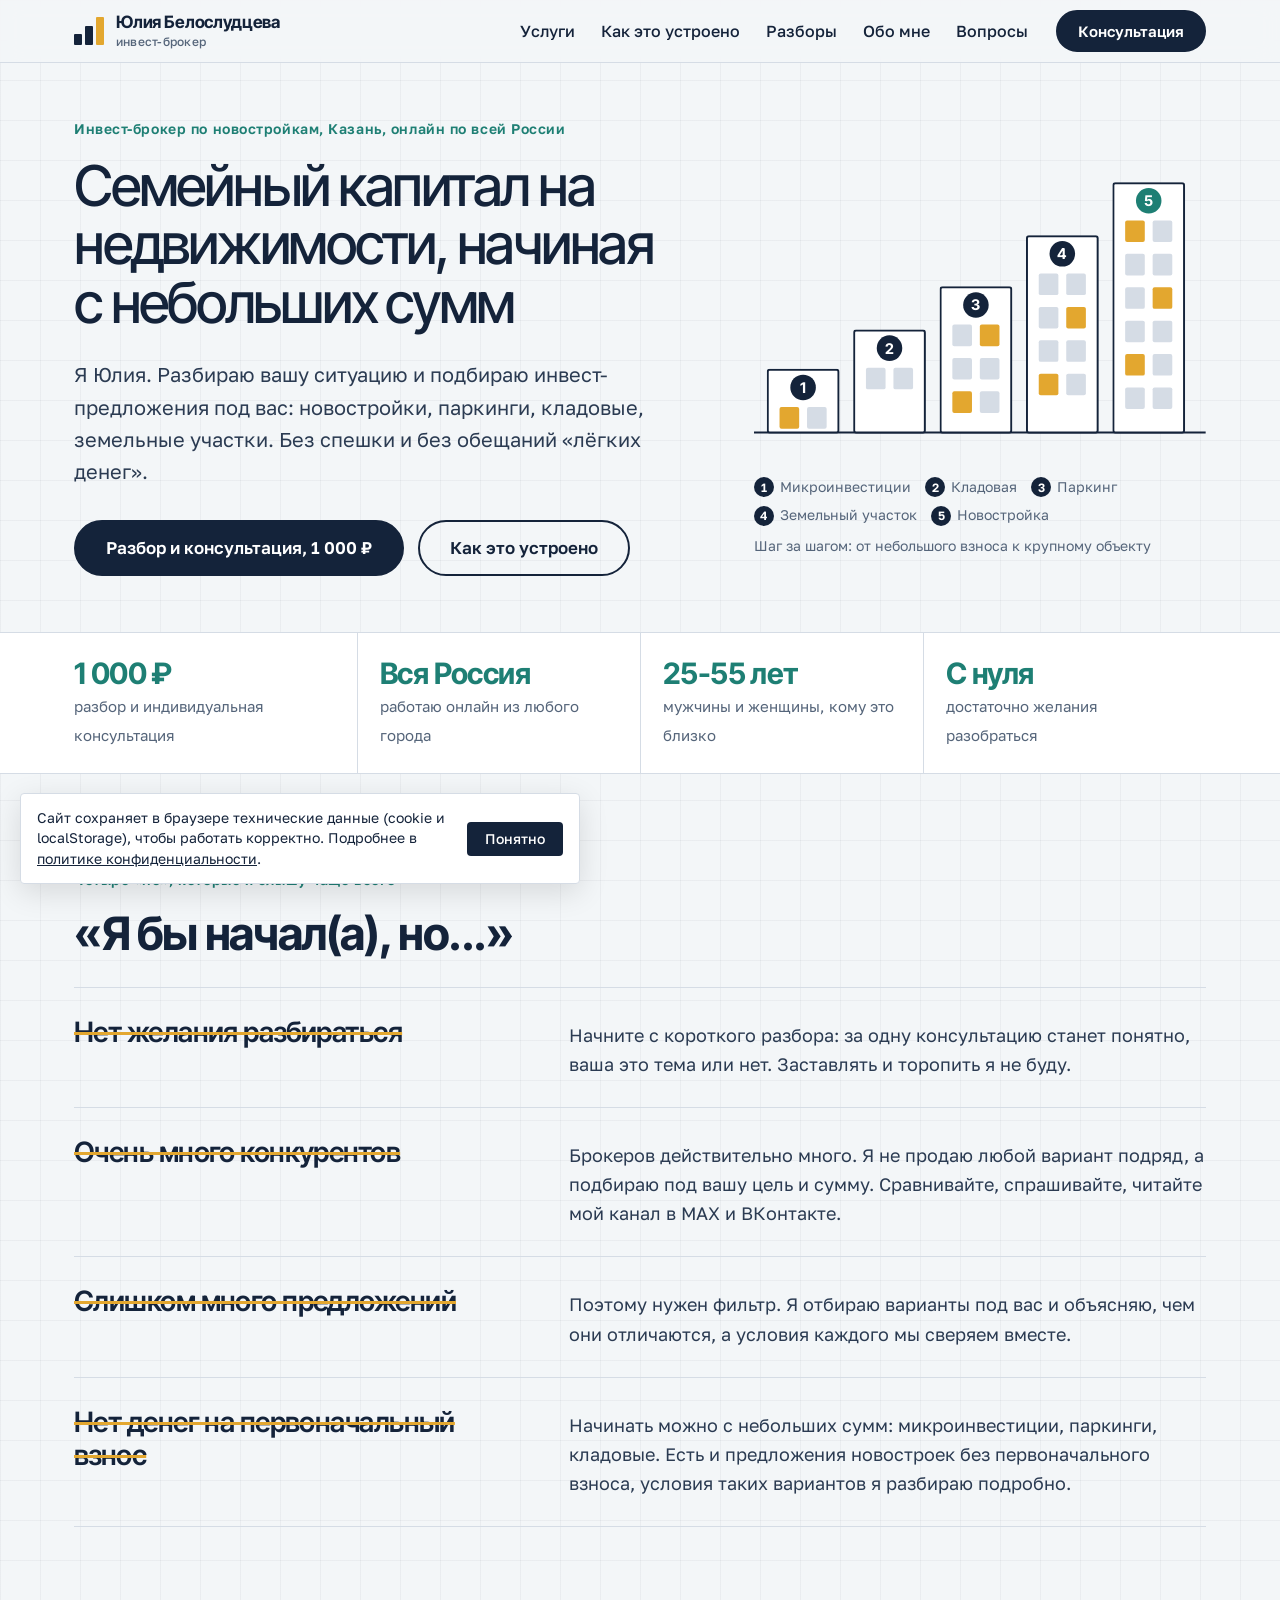
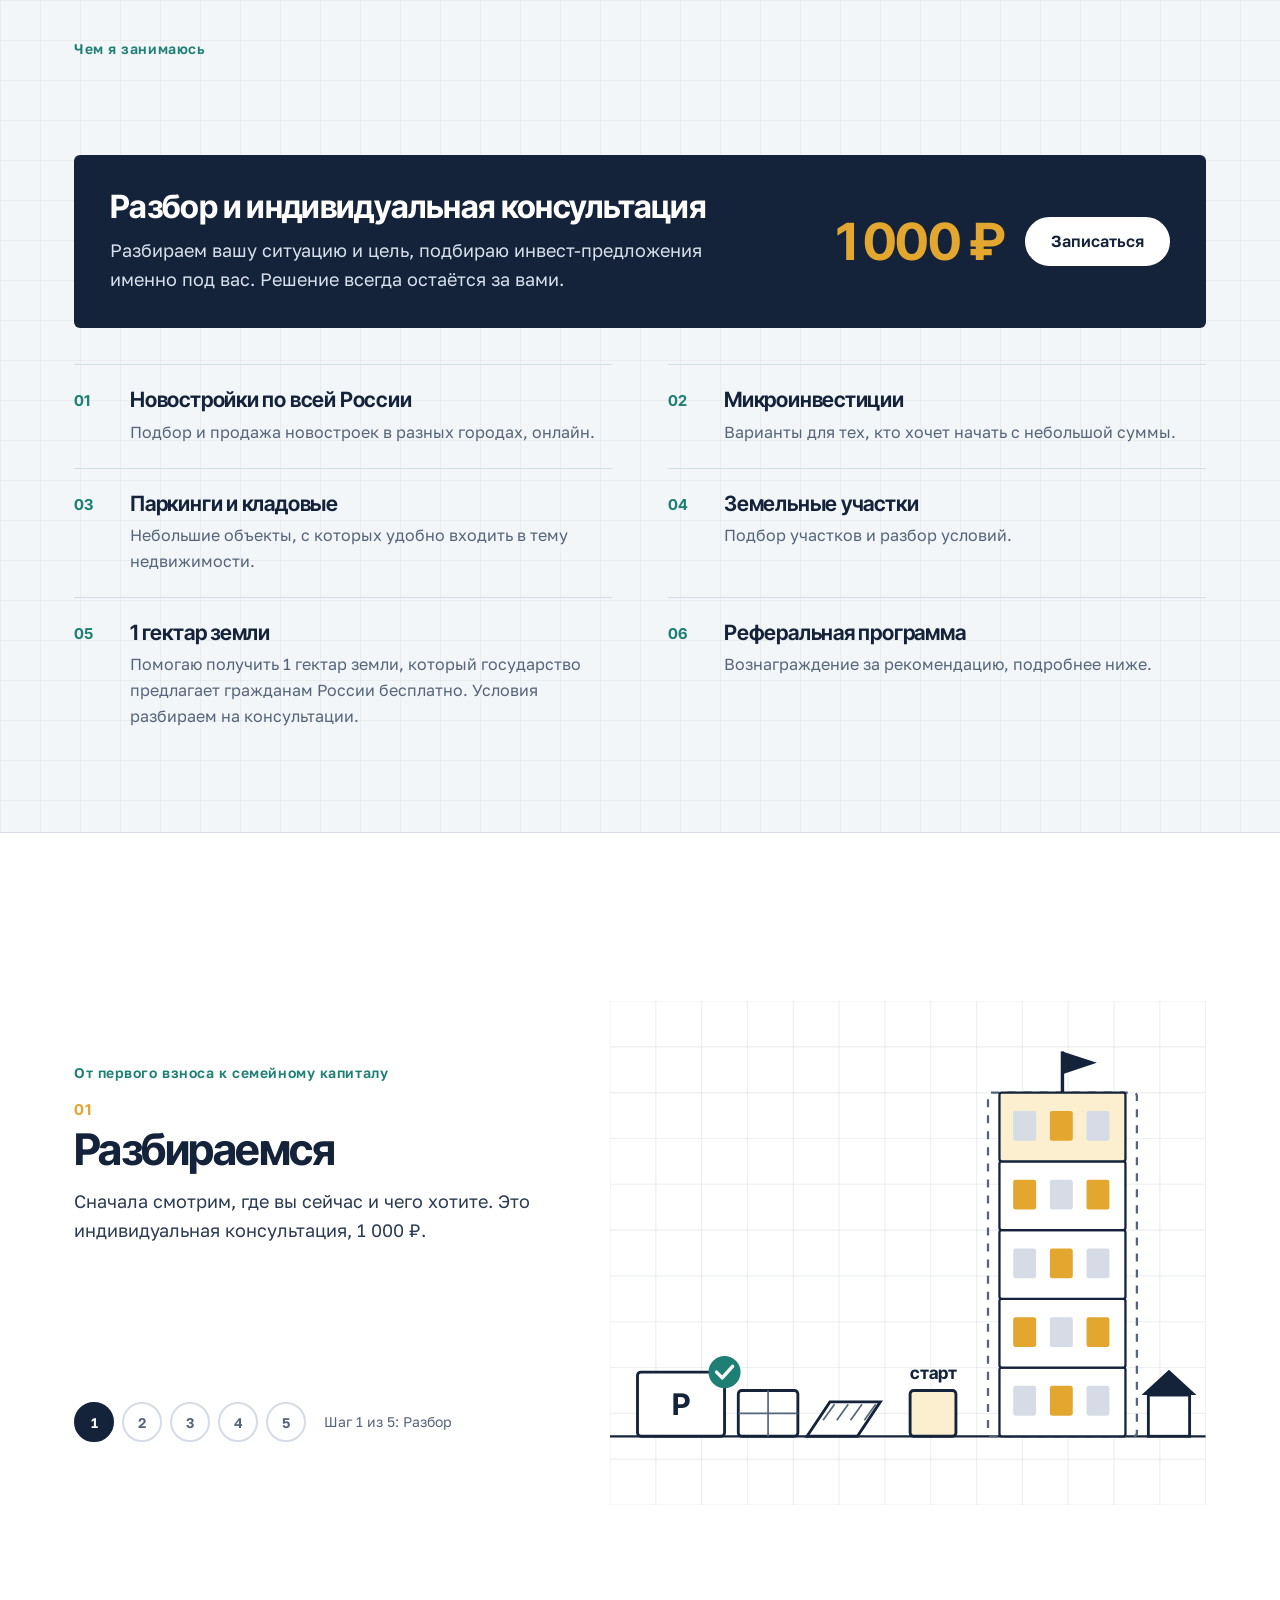
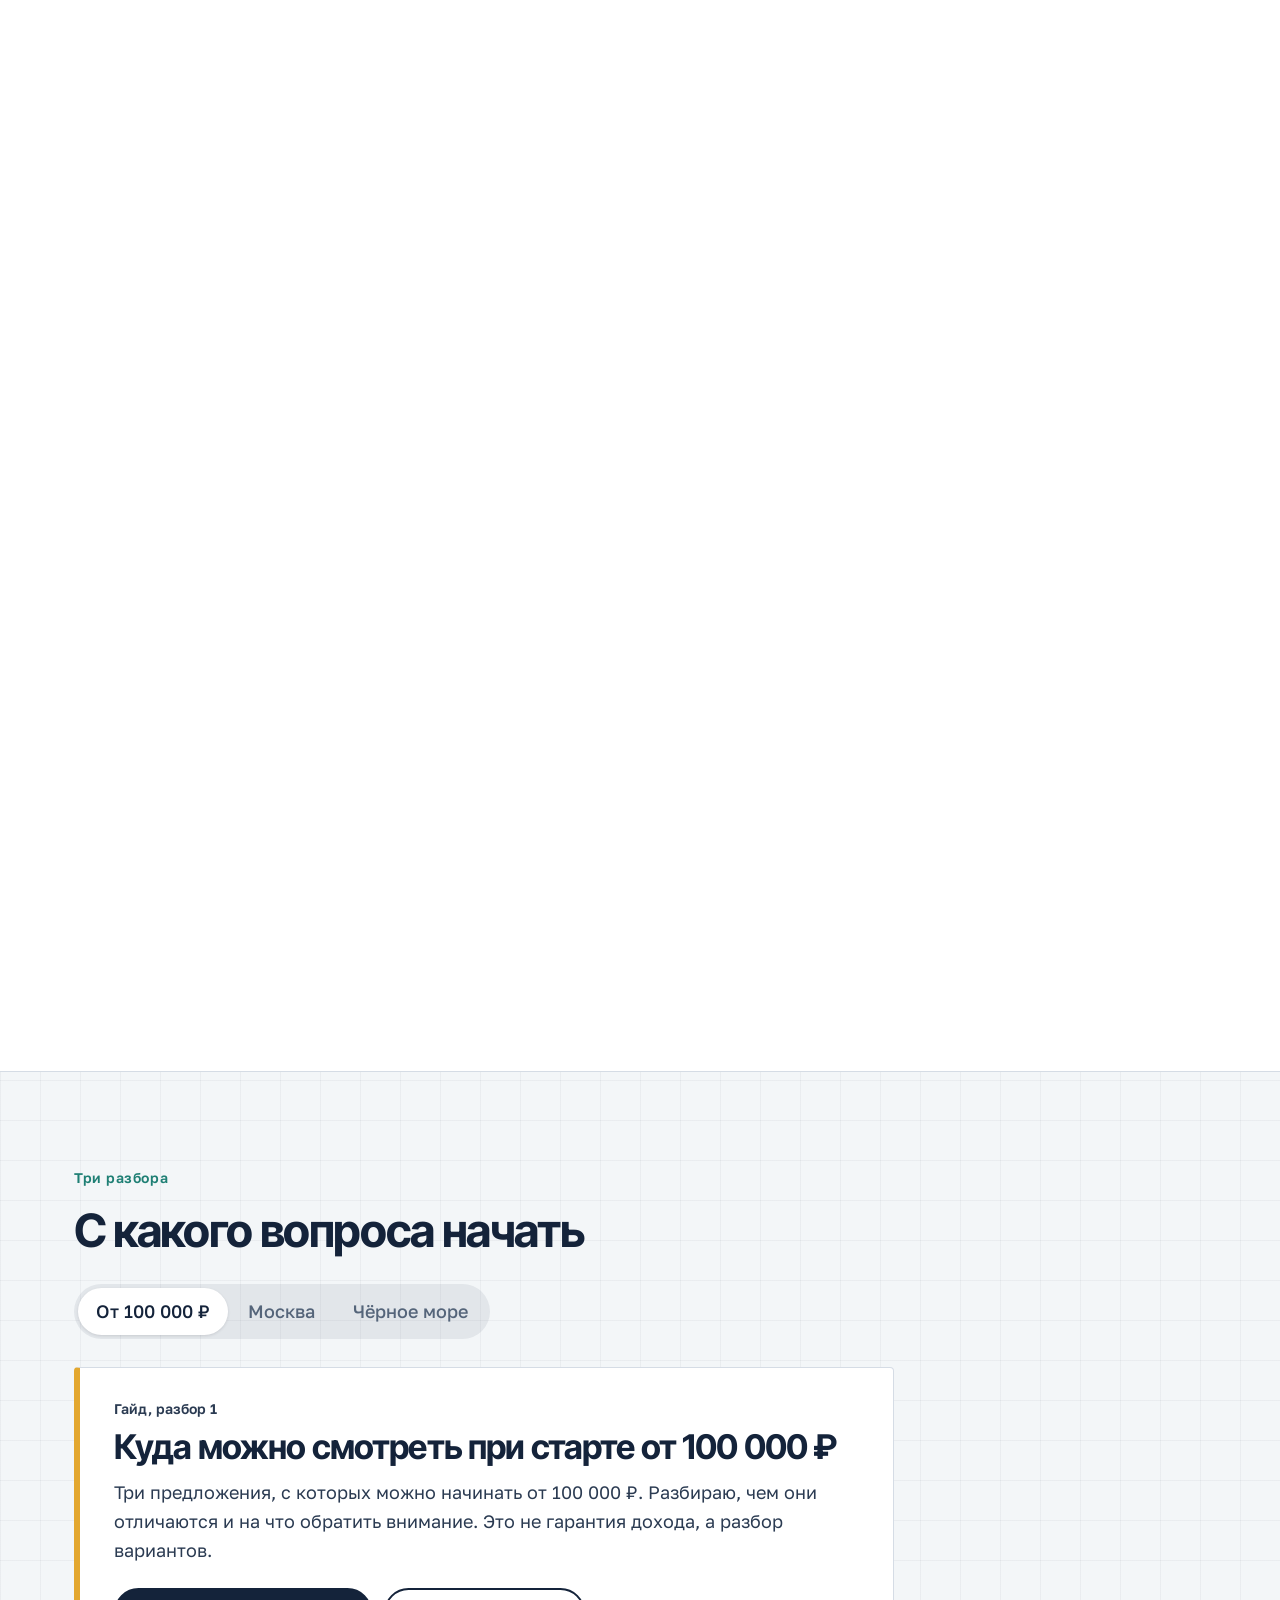
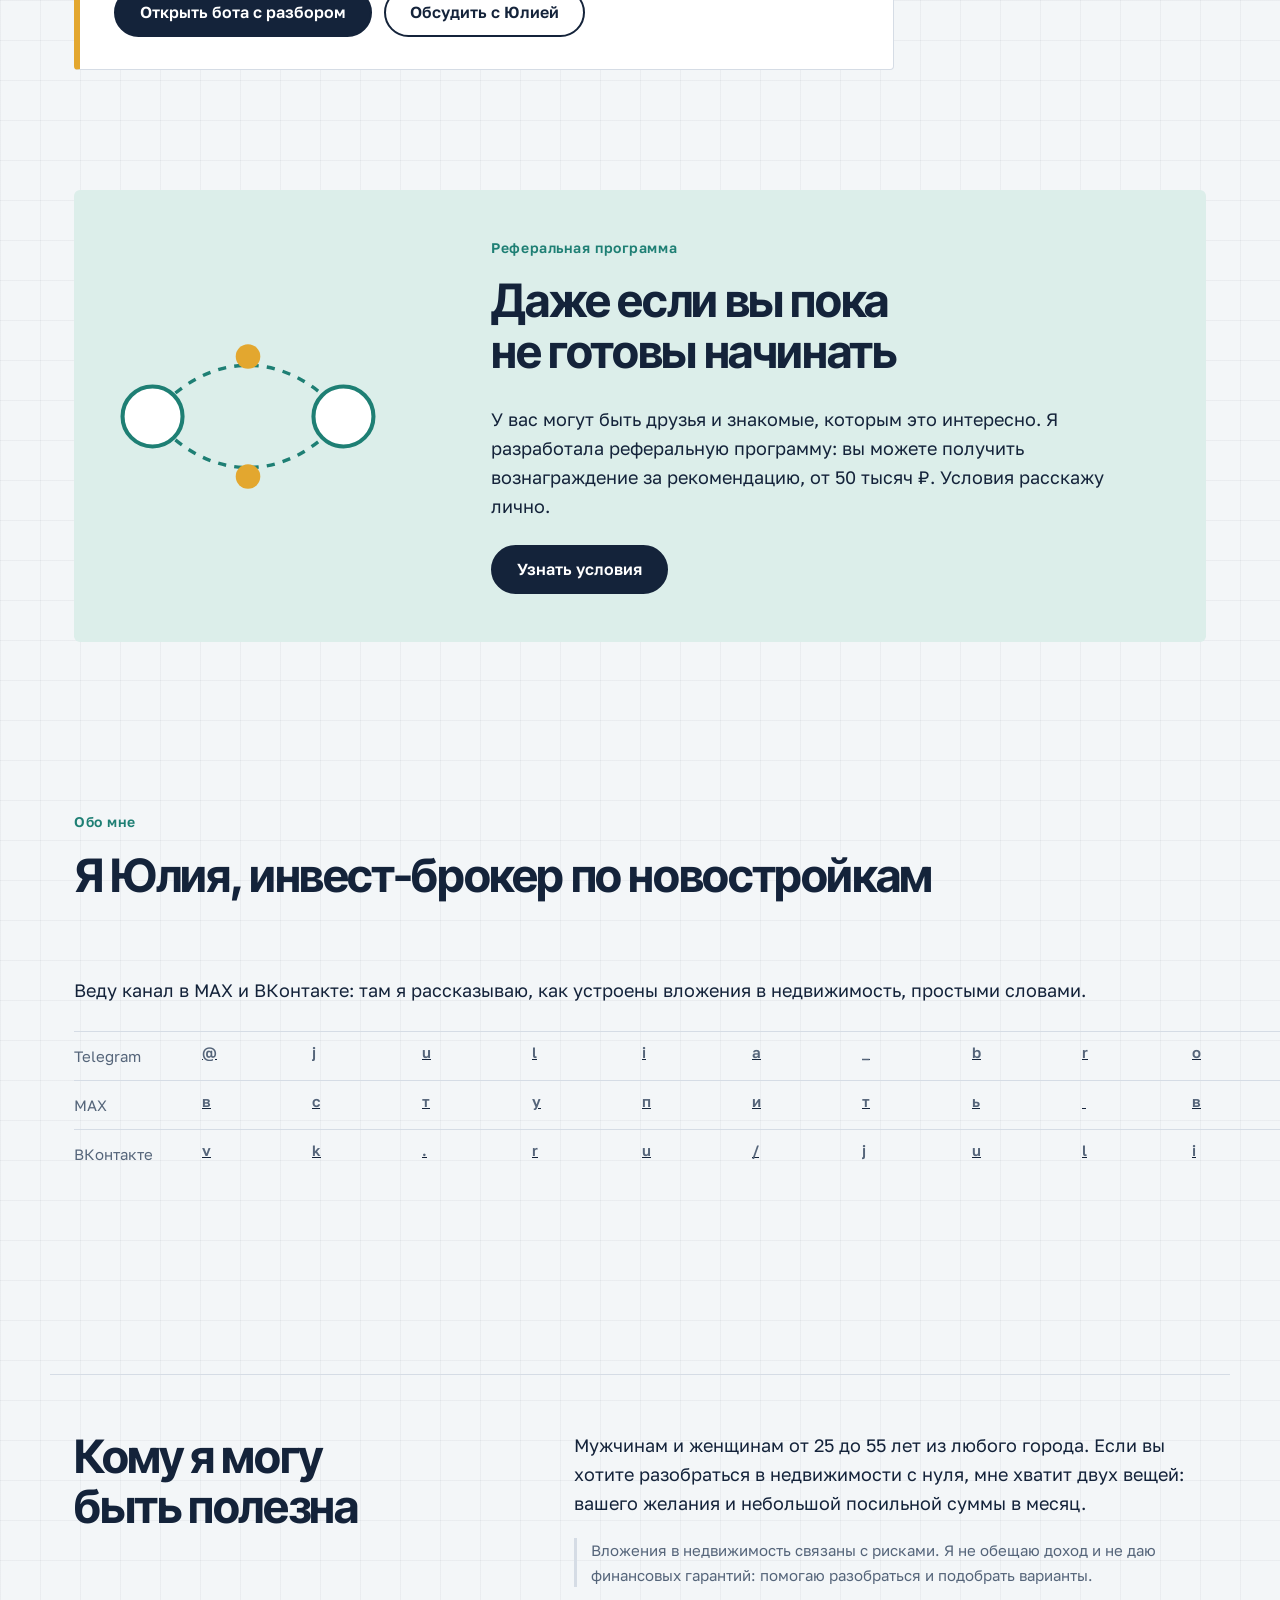
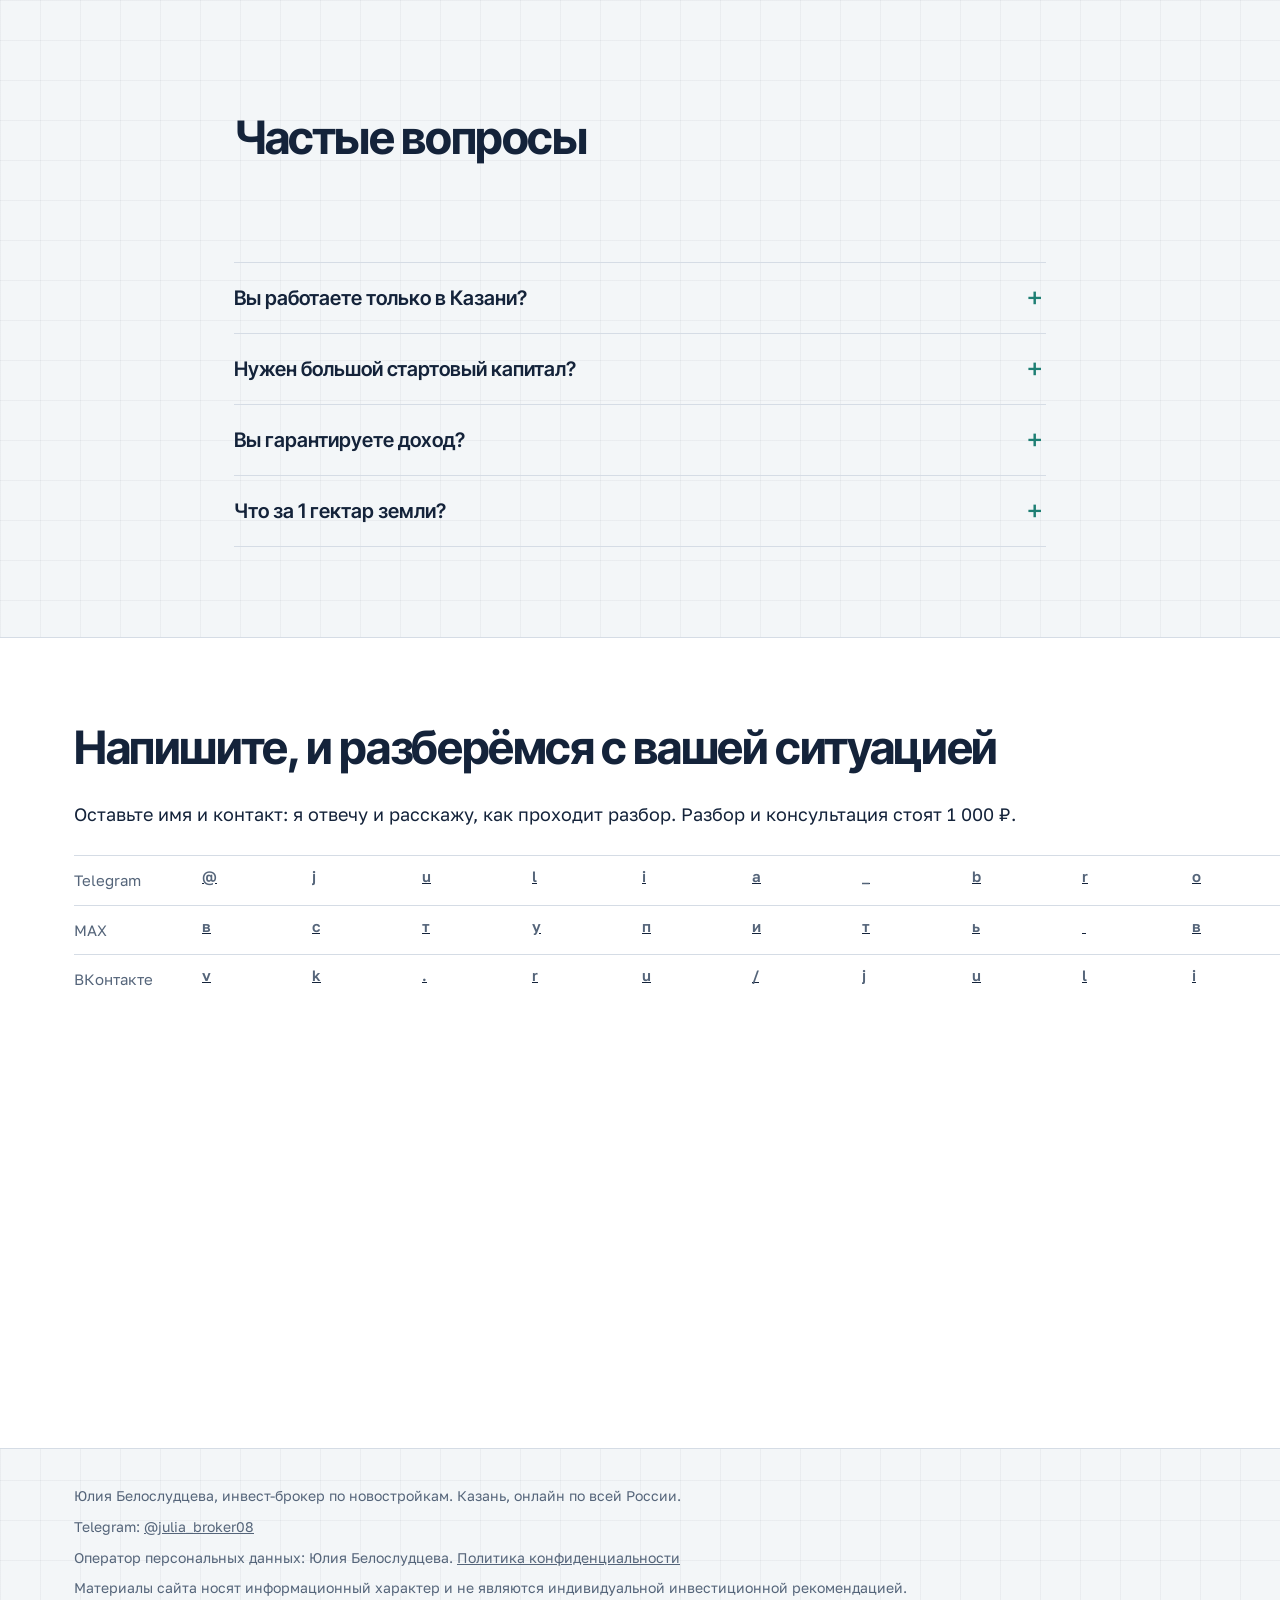
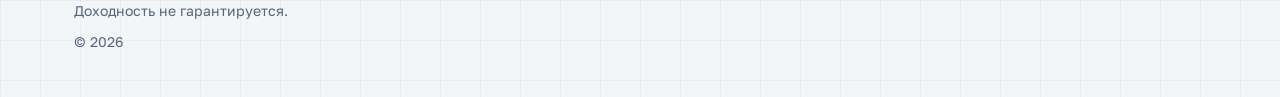
==== index.html @ 197d808e "Лендинг Юлии Белослудцевой" ====
<!DOCTYPE html>
<html lang="ru">
<head>
<meta charset="utf-8">
<meta name="viewport" content="width=device-width, initial-scale=1">
<title>Юлия Белослудцева, инвест-брокер по новостройкам: семейный капитал с небольших сумм</title>
<meta name="description" content="Юлия Белослудцева, инвест-брокер по новостройкам (Казань, онлайн по всей России): разбор и индивидуальная консультация 1 000 ₽, подбор инвест-предложений, паркинги, кладовые, земельные участки, микроинвестиции.">
<meta name="robots" content="index, follow">
<link rel="canonical" href="https://murzzsite.github.io/julia-broker-invest/">
<meta property="og:title" content="Юлия Белослудцева, инвест-брокер по новостройкам">
<meta property="og:description" content="Семейный капитал на недвижимости, начиная с небольших сумм. Разбор и консультация 1 000 ₽, онлайн по всей России.">
<meta property="og:type" content="website">
<meta property="og:url" content="https://murzzsite.github.io/julia-broker-invest/">
<meta property="og:locale" content="ru_RU">
<meta property="og:site_name" content="Юлия Белослудцева, инвест-брокер">
<meta name="twitter:card" content="summary">
<meta name="twitter:title" content="Юлия Белослудцева, инвест-брокер по новостройкам">
<meta name="twitter:description" content="Семейный капитал на недвижимости, начиная с небольших сумм. Онлайн по всей России.">
<meta name="theme-color" content="#F3F6F8">
<link rel="icon" href="data:image/svg+xml,%3Csvg xmlns='http://www.w3.org/2000/svg' viewBox='0 0 32 32'%3E%3Crect width='32' height='32' rx='6' fill='%2314233A'/%3E%3Crect x='5' y='20' width='6' height='7' fill='%23fff'/%3E%3Crect x='13' y='14' width='6' height='13' fill='%23fff'/%3E%3Crect x='21' y='6' width='6' height='21' fill='%23E3A72F'/%3E%3C/svg%3E">
<link rel="preconnect" href="https://fonts.googleapis.com">
<link rel="preconnect" href="https://fonts.gstatic.com" crossorigin>
<link href="https://fonts.googleapis.com/css2?family=Inter+Tight:wght@300..800&family=Golos+Text:wght@400..700&display=swap" rel="stylesheet">
<link rel="stylesheet" href="motion.css">
<link rel="stylesheet" href="styles.css">
<script type="application/ld+json">
{"@context":"https://schema.org","@type":"WebSite","name":"Юлия Белослудцева, инвест-брокер","url":"https://murzzsite.github.io/julia-broker-invest/","inLanguage":"ru-RU"}
</script>
<script type="application/ld+json">
{"@context":"https://schema.org","@type":"ProfessionalService","name":"Юлия Белослудцева, инвест-брокер по новостройкам","url":"https://murzzsite.github.io/julia-broker-invest/","description":"Продажа новостроек по всей России, поиск инвест-предложений под клиента, микроинвестиции, паркинги, кладовые помещения, земельные участки. Разбор и индивидуальная консультация.","address":{"@type":"PostalAddress","addressLocality":"Казань","addressCountry":"RU"},"areaServed":{"@type":"Country","name":"Россия"},"founder":{"@type":"Person","name":"Юлия Белослудцева"},"makesOffer":{"@type":"Offer","name":"Разбор и индивидуальная консультация","price":"1000","priceCurrency":"RUB"},"sameAs":["https://t.me/julia_broker08","https://vk.ru/juliabel80","https://max.ru/join/SnBVek-Z-Gt1Gl2W84bi3jWG7brOaNqFxBR9Q1FFvFw"]}
</script>
<script type="application/ld+json">
{"@context":"https://schema.org","@type":"FAQPage","mainEntity":[
{"@type":"Question","name":"Сколько стоит консультация?","acceptedAnswer":{"@type":"Answer","text":"Разбор и индивидуальная консультация с поиском инвест-предложений под вас стоит 1 000 рублей."}},
{"@type":"Question","name":"Вы работаете только в Казани?","acceptedAnswer":{"@type":"Answer","text":"Нет. Я живу в Казани, а работаю онлайн с клиентами из любого города России."}},
{"@type":"Question","name":"Нужен ли большой стартовый капитал?","acceptedAnswer":{"@type":"Answer","text":"Не обязательно. Начать можно с небольших сумм: достаточно желания разобраться и посильного платежа в месяц."}},
{"@type":"Question","name":"Вы гарантируете доход?","acceptedAnswer":{"@type":"Answer","text":"Нет. Никто не может гарантировать доход от вложений в недвижимость. Я помогаю разобраться и подобрать варианты, решение принимаете вы."}}
]}
</script>
</head>
<body>
<a class="skip" href="#main">К содержанию</a>
<header class="header">
  <div class="header__in">
    <a class="brand" href="#top" aria-label="Юлия Белослудцева, на главную"><span class="brand__mark" aria-hidden="true"><i></i><i></i><i></i></span><span class="brand__name">Юлия Белослудцева<small>инвест-брокер</small></span></a>
    <nav class="nav" aria-label="Разделы">
      <a href="#services" data-roll>Услуги</a>
      <a href="#scene" data-roll>Как это устроено</a>
      <a href="#picks" data-roll>Разборы</a>
      <a href="#about" data-roll>Обо мне</a>
      <a href="#faq" data-roll>Вопросы</a>
    </nav>
    <a class="btn btn--head" href="#form" data-magnetic>Консультация</a>
  </div>
</header>

<main id="main">
<section class="hero" id="top">
  <div class="wrap hero__grid">
    <div class="hero__text">
      <p class="kicker">Инвест-брокер по новостройкам, Казань, онлайн по всей России</p>
      <h1 class="hero__h1" data-wave data-wave-min="480" data-wave-max="800" data-wave-radius="170">Семейный капитал на недвижимости, начиная с небольших сумм</h1>
      <p class="hero__lead">Я Юлия. Разбираю вашу ситуацию и подбираю инвест-предложения под вас: новостройки, паркинги, кладовые, земельные участки. Без спешки и без обещаний «лёгких денег».</p>
      <div class="hero__cta">
        <a class="btn btn--big" href="#form" data-magnetic>Разбор и консультация, 1 000 ₽</a>
        <a class="btn btn--ghost btn--big" href="#scene" data-magnetic>Как это устроено</a>
      </div>
    </div>
    <figure class="hero__art" id="heroArt">
      <svg id="stairs" viewBox="0 0 460 330" role="img" aria-labelledby="stairsT"><title id="stairsT">Лестница из пяти объектов недвижимости, от малого к большому</title></svg>
      <ol class="legend" id="legend">
        <li>Микроинвестиции</li><li>Кладовая</li><li>Паркинг</li><li>Земельный участок</li><li>Новостройка</li>
      </ol>
      <figcaption>Шаг за шагом: от небольшого взноса к крупному объекту</figcaption>
    </figure>
  </div>
</section>

<section class="facts" aria-label="Коротко обо мне">
  <div class="wrap facts__row" data-stagger>
    <p><b>1 000 ₽</b><span>разбор и индивидуальная консультация</span></p>
    <p><b>Вся Россия</b><span>работаю онлайн из любого города</span></p>
    <p><b>25-55 лет</b><span>мужчины и женщины, кому это близко</span></p>
    <p><b>С нуля</b><span>достаточно желания разобраться</span></p>
  </div>
</section>

<section class="but" id="but">
  <div class="wrap">
    <p class="kicker" data-reveal>Четыре «но», которые я слышу чаще всего</p>
    <h2 class="h2" data-reveal>«Я бы начал(а), но...»</h2>
    <ul class="but__list">
      <li data-reveal><p class="but__q">Нет желания разбираться</p><p class="but__a">Начните с короткого разбора: за одну консультацию станет понятно, ваша это тема или нет. Заставлять и торопить я не буду.</p></li>
      <li data-reveal><p class="but__q">Очень много конкурентов</p><p class="but__a">Брокеров действительно много. Я не продаю любой вариант подряд, а подбираю под вашу цель и сумму. Сравнивайте, спрашивайте, читайте мой канал в MAX и ВКонтакте.</p></li>
      <li data-reveal><p class="but__q">Слишком много предложений</p><p class="but__a">Поэтому нужен фильтр. Я отбираю варианты под вас и объясняю, чем они отличаются, а условия каждого мы сверяем вместе.</p></li>
      <li data-reveal><p class="but__q">Нет денег на первоначальный взнос</p><p class="but__a">Начинать можно с небольших сумм: микроинвестиции, паркинги, кладовые. Есть и предложения новостроек без первоначального взноса, условия таких вариантов я разбираю подробно.</p></li>
    </ul>
  </div>
</section>

<section class="svc" id="services">
  <div class="wrap">
    <p class="kicker" data-reveal>Чем я занимаюсь</p>
    <h2 class="h2" data-reveal>Услуги</h2>
    <div class="svc__main" data-reveal>
      <div>
        <h3>Разбор и индивидуальная консультация</h3>
        <p>Разбираем вашу ситуацию и цель, подбираю инвест-предложения именно под вас. Решение всегда остаётся за вами.</p>
      </div>
      <div class="svc__price"><b>1 000 ₽</b><a class="btn" href="#form" data-magnetic>Записаться</a></div>
    </div>
    <ul class="svc__list" data-stagger>
      <li><span>01</span><div><h3>Новостройки по всей России</h3><p>Подбор и продажа новостроек в разных городах, онлайн.</p></div></li>
      <li><span>02</span><div><h3>Микроинвестиции</h3><p>Варианты для тех, кто хочет начать с небольшой суммы.</p></div></li>
      <li><span>03</span><div><h3>Паркинги и кладовые</h3><p>Небольшие объекты, с которых удобно входить в тему недвижимости.</p></div></li>
      <li><span>04</span><div><h3>Земельные участки</h3><p>Подбор участков и разбор условий.</p></div></li>
      <li><span>05</span><div><h3>1 гектар земли</h3><p>Помогаю получить 1 гектар земли, который государство предлагает гражданам России бесплатно. Условия разбираем на консультации.</p></div></li>
      <li><span>06</span><div><h3>Реферальная программа</h3><p>Вознаграждение за рекомендацию, подробнее ниже.</p></div></li>
    </ul>
  </div>
</section>

<section class="scene" id="scene" aria-label="Как строится семейный капитал, по шагам">
  <div class="scene__stick">
    <div class="wrap scene__grid">
      <div class="scene__copy">
        <p class="kicker">От первого взноса к семейному капиталу</p>
        <div class="steps" id="steps">
          <article class="step on"><span class="step__n">01</span><h2>Разбираемся</h2><p>Сначала смотрим, где вы сейчас и чего хотите. Это индивидуальная консультация, 1 000 ₽.</p></article>
          <article class="step"><span class="step__n">02</span><h2>Подбираю варианты</h2><p>Ищу инвест-предложения под вас: паркинги, кладовые, участки, новостройки, микроинвестиции.</p></article>
          <article class="step"><span class="step__n">03</span><h2>Выбираем вместе</h2><p>Сравниваем условия, сумму и ежемесячный платёж. Решение принимаете вы.</p></article>
          <article class="step"><span class="step__n">04</span><h2>Шаг за шагом</h2><p>Небольшие регулярные шаги вместо одного большого рывка. Сумма и темп ваши.</p></article>
          <article class="step"><span class="step__n">05</span><h2>Семейный капитал</h2><p>Моя миссия: создание и наращивание семейного капитала на недвижимости, начиная с небольших сумм. Гарантий доходности не даю: рынок меняется, каждый вариант разбираем отдельно.</p></article>
        </div>
        <div class="scene__nav"><ol id="ticks" aria-label="Шаги"></ol><p class="scene__cap" id="cap" aria-live="polite">Прокрутите вниз</p></div>
      </div>
      <div class="scene__art"><svg id="sceneSvg" viewBox="0 0 520 440" role="img" aria-labelledby="scT"><title id="scT">Схема: от маленького квадрата-старта к целому дому, который растёт шаг за шагом</title></svg></div>
    </div>
  </div>
</section>

<section class="picks" id="picks">
  <div class="wrap">
    <p class="kicker" data-reveal>Три разбора</p>
    <h2 class="h2" data-reveal>С какого вопроса начать</h2>
    <div class="pill-wrap" data-reveal><div data-pill role="tablist" aria-label="Выберите разбор" id="pickTabs">
      <button type="button" data-pill-item role="tab" class="is-active" aria-selected="true" data-i="0">От 100 000 ₽</button>
      <button type="button" data-pill-item role="tab" aria-selected="false" data-i="1">Москва</button>
      <button type="button" data-pill-item role="tab" aria-selected="false" data-i="2">Чёрное море</button>
    </div></div>
    <div class="pick" id="pick" role="tabpanel" aria-live="polite">
      <p class="pick__tag" id="pickTag"></p>
      <h3 id="pickH"></h3>
      <p id="pickP"></p>
      <div class="pick__cta"><a class="btn" href="#" data-bot target="_blank" rel="noopener" data-magnetic>Открыть бота с разбором</a><a class="btn btn--ghost" href="#form" data-magnetic>Обсудить с Юлией</a></div>
    </div>
  </div>
</section>

<section class="ref" id="ref">
  <div class="wrap ref__grid">
    <svg class="ref__art" viewBox="0 0 220 140" aria-hidden="true" focusable="false"><path class="ref__link" d="M40 70 C80 20 140 20 180 70" fill="none"/><path class="ref__link" d="M40 70 C80 120 140 120 180 70" fill="none"/><circle cx="40" cy="70" r="22"/><circle cx="180" cy="70" r="22"/><circle class="ref__c" cx="110" cy="26" r="9"/><circle class="ref__c" cx="110" cy="114" r="9"/></svg>
    <div>
      <p class="kicker" data-reveal>Реферальная программа</p>
      <h2 class="h2" data-reveal>Даже если вы пока не готовы начинать</h2>
      <p class="ref__p" data-reveal>У вас могут быть друзья и знакомые, которым это интересно. Я разработала реферальную программу: вы можете получить вознаграждение за рекомендацию, от 50 тысяч ₽. Условия расскажу лично.</p>
      <a class="btn" href="#form" data-magnetic data-reveal>Узнать условия</a>
    </div>
  </div>
</section>

<section class="about" id="about">
  <div class="wrap about__grid">
    <div>
      <p class="kicker" data-reveal>Обо мне</p>
      <h2 class="h2" data-reveal>Я Юлия, инвест-брокер по новостройкам</h2>
      <p data-reveal>Живу в Казани, а работаю с клиентами по всей России онлайн. Подбираю инвест-предложения под каждого клиента: от небольших объектов вроде паркингов и кладовых до новостроек и земельных участков.</p>
      <p data-reveal>Веду канал в MAX и ВКонтакте: там я рассказываю, как устроены вложения в недвижимость, простыми словами.</p>
      <ul class="about__links" data-reveal>
        <li><span>Telegram</span><a href="https://t.me/julia_broker08" target="_blank" rel="noopener" data-roll>@julia_broker08</a></li>
        <li><span>MAX</span><a href="https://max.ru/join/SnBVek-Z-Gt1Gl2W84bi3jWG7brOaNqFxBR9Q1FFvFw" target="_blank" rel="noopener" data-roll>вступить в канал</a></li>
        <li><span>ВКонтакте</span><a href="https://vk.ru/juliabel80" target="_blank" rel="noopener" data-roll>vk.ru/juliabel80</a></li>
      </ul>
    </div>
    <blockquote class="mission" data-reveal><p>Моя миссия: создание и наращивание семейного капитала на недвижимости, начиная с небольших сумм.</p><footer>Юлия Белослудцева</footer></blockquote>
  </div>
</section>

<section class="who">
  <div class="wrap who__grid">
    <h2 class="h2" data-reveal>Кому я могу быть полезна</h2>
    <div data-reveal>
      <p>Мужчинам и женщинам от 25 до 55 лет из любого города. Если вы хотите разобраться в недвижимости с нуля, мне хватит двух вещей: вашего желания и небольшой посильной суммы в месяц.</p>
      <p class="note">Вложения в недвижимость связаны с рисками. Я не обещаю доход и не даю финансовых гарантий: помогаю разобраться и подобрать варианты.</p>
    </div>
  </div>
</section>

<section class="faq" id="faq">
  <div class="wrap faq__in">
    <h2 class="h2" data-reveal>Частые вопросы</h2>
    <details data-reveal><summary>Сколько стоит консультация?</summary><p>Разбор и индивидуальная консультация с поиском инвест-предложений под вас стоит 1 000 ₽.</p></details>
    <details data-reveal><summary>Вы работаете только в Казани?</summary><p>Нет. Я живу в Казани, а работаю онлайн с клиентами из любого города России.</p></details>
    <details data-reveal><summary>Нужен большой стартовый капитал?</summary><p>Не обязательно. Начать можно с небольших сумм. Главное, чтобы было желание разобраться и посильный платёж в месяц.</p></details>
    <details data-reveal><summary>Вы гарантируете доход?</summary><p>Нет. Никто не может гарантировать доход от недвижимости. Я помогаю разобраться и подобрать варианты, решение принимаете вы.</p></details>
    <details data-reveal><summary>Что за 1 гектар земли?</summary><p>Государство предлагает гражданам России получить гектар земли бесплатно. Я помогаю разобраться, как это сделать. Условия разбираем на консультации.</p></details>
  </div>
</section>

<section class="contact" id="form">
  <div class="wrap contact__grid">
    <div class="contact__text">
      <h2 class="h2" data-reveal>Напишите, и разберёмся с вашей ситуацией</h2>
      <p data-reveal>Оставьте имя и контакт: я отвечу и расскажу, как проходит разбор. Разбор и консультация стоят 1 000 ₽.</p>
      <ul class="contact__list" data-reveal>
        <li><span>Telegram</span><a href="https://t.me/julia_broker08" target="_blank" rel="noopener" data-roll>@julia_broker08</a></li>
        <li><span>MAX</span><a href="https://max.ru/join/SnBVek-Z-Gt1Gl2W84bi3jWG7brOaNqFxBR9Q1FFvFw" target="_blank" rel="noopener" data-roll>вступить в канал</a></li>
        <li><span>ВКонтакте</span><a href="https://vk.ru/juliabel80" target="_blank" rel="noopener" data-roll>vk.ru/juliabel80</a></li>
      </ul>
    </div>
    <form class="form" id="leadForm" novalidate data-reveal data-reveal-delay="100">
      <label>Имя<input type="text" name="name" autocomplete="name" required></label>
      <label>Телефон или Telegram<input type="text" name="contact" autocomplete="tel" required placeholder="+7 или @ник"></label>
      <label>Что интересует
        <select name="topic">
          <option>Разбор и консультация</option>
          <option>Подбор инвест-предложений</option>
          <option>Новостройки</option>
          <option>Паркинги и кладовые</option>
          <option>Земельные участки</option>
          <option>1 гектар земли</option>
          <option>Реферальная программа</option>
          <option>Другое</option>
        </select>
      </label>
      <label>Коротко о ситуации<input type="text" name="comment" placeholder="Например: хочу начать с небольшой суммы"></label>
      <input type="text" name="_gotcha" style="display:none" tabindex="-1" autocomplete="off">
      <label class="form__ok"><input type="checkbox" name="consent" required><span>Согласен(на) на обработку персональных данных по <a href="privacy.html" target="_blank" rel="noopener">политике конфиденциальности</a></span></label>
      <button class="btn btn--big" type="submit">Отправить заявку</button>
      <p class="form__msg" id="formMsg" role="status"></p>
    </form>
  </div>
</section>
</main>

<footer class="footer">
  <div class="wrap footer__in">
    <p>Юлия Белослудцева, инвест-брокер по новостройкам. Казань, онлайн по всей России.</p>
    <p>Telegram: <a href="https://t.me/julia_broker08" target="_blank" rel="noopener">@julia_broker08</a></p>
    <p>Оператор персональных данных: Юлия Белослудцева. <a href="privacy.html">Политика конфиденциальности</a></p>
    <p class="footer__note">Материалы сайта носят информационный характер и не являются индивидуальной инвестиционной рекомендацией. Доходность не гарантируется.</p>
    <p>© <span id="year">2026</span></p>
  </div>
</footer>
<script src="motion.js" defer></script>
<script src="script.js" defer></script>
<script src="cookie.js" defer></script>
</body>
</html>
---- motion.css ----
/* motion-kit: токены и стили эффектов. Светлая тема. Цвета переопределять под бренд клиента. */
:root{
  /* пружины: "stiffness damping" (из designbookmark motion studies) */
  --spring-follow:900 50;
  --spring-settle:280 22;
  --spring-soft:260 24;
  --spring-lead:620 36;
  --spring-trail:190 19;
  --spring-pop:520 16;
  --spring-fade:420 32;
  --stagger:45;               /* мс между элементами */

  /* бренд: менять под клиента */
  --mk-bg:#fafaf7;
  --mk-surface:#fff;
  --mk-text:#16181d;
  --mk-muted:#6b7280;
  --mk-accent:#e4572e;
  --mk-on-accent:#fff;
  --mk-fill:rgba(22,24,29,.06);

  --mk-r-pill:999px;
  --mk-r-card:24px;
  --mk-ease-out:cubic-bezier(.22,1,.36,1);   /* для CSS-переходов, где пружина избыточна */
}

/* reveal: класс mk-reveal ставит JS, без JS элементы видны */
.mk-on .mk-reveal{opacity:0;transform:translate3d(0,22px,0);transition:opacity .7s var(--mk-ease-out),transform .8s var(--mk-ease-out);transition-delay:var(--d,0ms)}
.mk-on .mk-reveal.mk-in{opacity:1;transform:none}

/* magnetic: будем двигать только transform */
[data-magnetic]{will-change:transform}

/* roll: две копии буквы, верхняя уезжает, нижняя заезжает */
.mk-roll{display:inline-flex;overflow:hidden;line-height:1.15;vertical-align:bottom}
.mk-roll__c{display:inline-block;position:relative;height:1.15em;overflow:hidden}
.mk-roll__c>span{display:block;transition:transform .5s var(--mk-ease-out);transition-delay:calc(var(--i)*14ms)}
.mk-roll__c>span+span{position:absolute;inset:0;transform:translateY(110%)}
.mk-roll:hover .mk-roll__c>span:first-child,.mk-roll:focus-visible .mk-roll__c>span:first-child{transform:translateY(-110%)}
.mk-roll:hover .mk-roll__c>span+span,.mk-roll:focus-visible .mk-roll__c>span+span{transform:none}

/* pill: резиновый хайлайт */
.mk-pill{position:relative;display:inline-flex;gap:2px;padding:4px;border-radius:var(--mk-r-pill);background:var(--mk-fill)}
.mk-pill__hl{position:absolute;top:4px;bottom:4px;left:0;border-radius:var(--mk-r-pill);background:var(--mk-surface);box-shadow:0 1px 3px rgba(22,24,29,.12);pointer-events:none;will-change:transform,width}
.mk-pill [data-pill-item]{position:relative;z-index:1;padding:9px 18px;border:0;background:none;border-radius:var(--mk-r-pill);font:inherit;font-weight:500;color:var(--mk-muted);cursor:pointer;transition:color .2s}
.mk-pill [data-pill-item].is-active{color:var(--mk-text)}

@media (prefers-reduced-motion:reduce){
  .mk-on .mk-reveal{opacity:1;transform:none;transition:none}
  .mk-roll__c>span{transition:none}
}
---- styles.css ----
:root{
  --bg:#F3F6F8; --paper:#FFFFFF; --ink:#14233A; --muted:#55657A; --line:#D5DCE5; --teal:#1E7F74; --teal-soft:#DCEEEA; --gold:#E3A72F; --gold-soft:#FBEFD0;
  --mk-bg:var(--bg); --mk-text:var(--ink); --mk-accent:var(--ink); --mk-on-accent:#fff; --mk-surface:#fff; --mk-muted:var(--muted); --mk-fill:rgba(20,35,58,.07); --mk-r-pill:999px;
  --font-display:'Inter Tight','Golos Text','Segoe UI',Arial,sans-serif;
  --font-text:'Golos Text','Segoe UI',Arial,sans-serif;
  --wrap:1180px;
}
*{box-sizing:border-box}
html{scroll-behavior:auto;-webkit-text-size-adjust:100%}
body{margin:0;color:var(--ink);font:400 18px/1.62 var(--font-text);overflow-x:clip;
  background-color:var(--bg);
  background-image:linear-gradient(rgba(20,35,58,.045) 1px,transparent 1px),linear-gradient(90deg,rgba(20,35,58,.045) 1px,transparent 1px);
  background-size:40px 40px}
img,svg{max-width:100%}
a{color:inherit}
h1,h2,h3,p{margin-top:0}
.wrap{width:100%;max-width:var(--wrap);margin:0 auto;padding:0 24px}
.skip{position:absolute;left:-999px;top:8px;background:var(--ink);color:#fff;padding:10px 14px;z-index:99;border-radius:6px}
.skip:focus{left:8px}
:focus-visible{outline:3px solid var(--teal);outline-offset:3px;border-radius:4px}

/* header */
.header{position:sticky;top:0;z-index:50;background:rgba(243,246,248,.92);backdrop-filter:blur(10px);border-bottom:1px solid var(--line)}
.header__in{max-width:var(--wrap);margin:0 auto;padding:10px 24px;display:flex;align-items:center;gap:28px}
.brand{display:flex;align-items:center;gap:12px;text-decoration:none}
.brand__mark{display:flex;align-items:flex-end;gap:3px;height:28px}
.brand__mark i{display:block;width:8px;background:var(--ink);border-radius:1px}
.brand__mark i:nth-child(1){height:11px}.brand__mark i:nth-child(2){height:19px}.brand__mark i:nth-child(3){height:28px;background:var(--gold)}
.brand__name{display:flex;flex-direction:column;font:700 17px/1.1 var(--font-display);letter-spacing:-.01em}
.brand__name small{font:500 12px/1.3 var(--font-text);color:var(--muted);letter-spacing:.02em;margin-top:2px}
.nav{display:flex;gap:26px;margin-left:auto;font-weight:500;font-size:16px}
.nav a{text-decoration:none}
.btn{display:inline-flex;align-items:center;justify-content:center;padding:13px 24px;border-radius:999px;border:2px solid var(--ink);background:var(--ink);color:#fff;font:600 16px/1.2 var(--font-text);text-decoration:none;cursor:pointer;transition:background .25s,color .25s,border-color .25s;text-align:center}
.btn:hover{background:var(--teal);border-color:var(--teal)}
.btn--head{padding:10px 20px;font-size:15px;white-space:nowrap}
.btn--big{padding:16px 30px;font-size:17px}
.btn--ghost{background:transparent;color:var(--ink)}
.btn--ghost:hover{background:var(--ink);border-color:var(--ink);color:#fff}

.kicker{font:600 14px/1.4 var(--font-text);letter-spacing:.04em;color:var(--teal);margin:0 0 18px}
.h2{font:700 clamp(27px,3.6vw,46px)/1.1 var(--font-display);letter-spacing:-.03em;margin:0 0 28px;text-wrap:balance;overflow-wrap:anywhere}

/* hero */
.hero{padding:56px 0 56px}
.hero__grid{display:grid;grid-template-columns:7fr 5fr;gap:48px;align-items:center}
.hero__h1{font:700 clamp(32px,4.4vw,62px)/1.04 var(--font-display);letter-spacing:-.04em;margin:0 0 26px;text-wrap:balance;overflow-wrap:anywhere}
.hero__lead{font-size:clamp(17px,1.6vw,20px);max-width:35em;margin:0 0 32px;color:#2b3b52}
.hero__cta{display:flex;flex-wrap:wrap;gap:14px}
.hero__art{margin:0;justify-self:end;width:100%;max-width:460px}
#stairs{display:block;width:100%;height:auto;overflow:visible}
#stairs .ground{stroke:var(--ink);stroke-width:2}
#stairs .blk{transform-box:fill-box;transform-origin:50% 100%;transition:transform .35s cubic-bezier(.22,1,.36,1)}
#stairs .blk.rise{animation:rise .9s cubic-bezier(.22,1,.36,1) both;animation-delay:calc(var(--i)*.13s)}
#stairs .blk:hover,#stairs .blk.hot{transform:translateY(-8px)}
#stairs .body{fill:var(--paper);stroke:var(--ink);stroke-width:2}
#stairs .win{fill:var(--line)}
#stairs .win.lit{fill:var(--gold)}
#stairs .num{fill:var(--ink)}
#stairs .numt{fill:#fff;font:700 15px var(--font-display);text-anchor:middle}
#stairs .blk:last-child .num{fill:var(--teal)}
@keyframes rise{from{transform:scaleY(.05);opacity:0}to{transform:none;opacity:1}}
.legend{list-style:none;margin:14px 0 8px;padding:0;display:flex;flex-wrap:wrap;gap:6px 14px;counter-reset:l;font-size:14px;color:var(--muted)}
.legend li{counter-increment:l;cursor:default;transition:color .2s}
.legend li::before{content:counter(l);display:inline-grid;place-items:center;width:20px;height:20px;margin-right:6px;border-radius:50%;background:var(--ink);color:#fff;font:600 12px var(--font-text)}
.legend li.hot{color:var(--ink)}
.hero__art figcaption{font-size:14px;color:var(--muted)}

/* facts */
.facts{background:var(--paper);border-block:1px solid var(--line)}
.facts__row{display:grid;grid-template-columns:repeat(4,1fr)}
.facts p{margin:0;padding:24px 22px;border-left:1px solid var(--line)}
.facts p:first-child{border-left:0;padding-left:0}
.facts b{display:block;font:700 clamp(21px,2.3vw,30px)/1.15 var(--font-display);letter-spacing:-.02em;color:var(--teal)}
.facts span{font-size:15px;color:var(--muted)}

/* but */
.but{padding:96px 0 40px}
.but__list{list-style:none;margin:0;padding:0}
.but__list li{display:grid;grid-template-columns:5fr 7fr;gap:40px;align-items:baseline;padding:28px 0;border-top:1px solid var(--line)}
.but__list li:last-child{border-bottom:1px solid var(--line)}
.but__q{margin:0;font:600 clamp(20px,2.2vw,28px)/1.2 var(--font-display);letter-spacing:-.02em;text-decoration:line-through;text-decoration-color:var(--gold);text-decoration-thickness:3px;text-decoration-skip-ink:none}
.but__a{margin:0;color:#2b3b52}

/* services */
.svc{padding:72px 0 80px}
.svc__main{display:flex;gap:32px;align-items:center;justify-content:space-between;flex-wrap:wrap;background:var(--ink);color:#fff;border-radius:6px;padding:34px 36px;margin-bottom:36px}
.svc__main h3{font:700 clamp(22px,2.6vw,32px)/1.15 var(--font-display);letter-spacing:-.02em;margin:0 0 10px}
.svc__main p{margin:0;max-width:34em;color:#d7e0ec}
.svc__price{display:flex;align-items:center;gap:22px}
.svc__price b{font:700 clamp(32px,4vw,52px)/1 var(--font-display);letter-spacing:-.03em;color:var(--gold)}
.svc__price .btn{background:#fff;color:var(--ink);border-color:#fff}
.svc__price .btn:hover{background:var(--gold);border-color:var(--gold)}
.svc__list{list-style:none;margin:0;padding:0;display:grid;grid-template-columns:repeat(2,1fr);gap:0 56px}
.svc__list li{display:grid;grid-template-columns:44px 1fr;gap:12px;padding:22px 0;border-top:1px solid var(--line)}
.svc__list span{font:700 15px/1.8 var(--font-display);color:var(--teal)}
.svc__list h3{font:650 21px/1.25 var(--font-display);letter-spacing:-.01em;margin:0 0 6px}
.svc__list p{margin:0;color:var(--muted);font-size:16px}

/* scene */
.scene{position:relative;height:560vh;background:var(--paper);border-block:1px solid var(--line)}
.scene__stick{position:sticky;top:60px;height:calc(100vh - 60px);height:calc(100svh - 60px);display:flex;align-items:center}
.scene__grid{display:grid;grid-template-columns:5fr 6fr;gap:40px;align-items:center}
.steps{position:relative;min-height:290px}
.step{position:absolute;inset:0 auto auto 0;width:100%;opacity:0;transform:translateY(16px);transition:opacity .45s,transform .5s cubic-bezier(.22,1,.36,1);pointer-events:none}
.step.on{opacity:1;transform:none;pointer-events:auto}
.step__n{display:block;font:700 15px var(--font-display);color:var(--gold);letter-spacing:.06em;margin-bottom:8px}
.step h2{font:700 clamp(28px,3.4vw,44px)/1.05 var(--font-display);letter-spacing:-.035em;margin:0 0 14px}
.step p{margin:0;font-size:18px;color:#2b3b52;max-width:30em}
.scene__nav{display:flex;align-items:center;gap:18px;flex-wrap:wrap;margin-top:12px}
#ticks{display:flex;gap:8px;list-style:none;margin:0;padding:0}
#ticks button{width:40px;height:40px;border-radius:50%;border:2px solid var(--line);background:var(--paper);font:600 14px var(--font-text);color:var(--muted);cursor:pointer;transition:all .25s}
#ticks button.done{background:var(--teal-soft);border-color:var(--teal);color:var(--teal)}
#ticks button.cur{background:var(--ink);border-color:var(--ink);color:#fff}
.scene__cap{margin:0;font-size:14px;color:var(--muted)}
.scene__art svg{display:block;width:100%;height:auto;max-height:calc(100svh - 150px)}
.sc .grid{stroke:rgba(20,35,58,.07);stroke-width:1}
.sc .ground{stroke:var(--ink);stroke-width:2}
.sc .dash{fill:none;stroke:var(--muted);stroke-width:2;stroke-dasharray:7 7;transition:stroke .5s,fill .5s}
.sc.s5 .dash{stroke:var(--teal);stroke-dasharray:0;fill:var(--teal-soft)}
.sc-el{transform-box:fill-box;transform-origin:50% 100%}
.js .sc-el{opacity:0;transform:translateY(16px) scale(.92);transition:opacity .5s,transform .6s cubic-bezier(.22,1,.36,1);transition-delay:var(--d,0s)}
.js .sc-el.on{opacity:1;transform:none}
.js .sc-el.fl{transform:scaleY(.1)}
.js .sc-el.fl.on{transform:none}
.js .sc.s3 .opt:not(.chosen){opacity:.28}
.sc .shape{fill:var(--paper);stroke:var(--ink);stroke-width:2.5}
.sc .seed{fill:var(--gold-soft);stroke:var(--ink);stroke-width:2.5}
.sc .floor{fill:var(--paper);stroke:var(--ink);stroke-width:2}
.sc .floor.top{fill:var(--gold-soft)}
.sc .lab{font:700 15px var(--font-display);fill:var(--ink);text-anchor:middle}
.sc .check{fill:var(--teal)}
.sc .tick{stroke:var(--line);stroke-width:4;stroke-linecap:round}
.sc .tick.on{stroke:var(--teal)}
.sc .roof{fill:var(--ink)}
.sc .hatch{stroke:var(--muted);stroke-width:1.5}

/* picks */
.picks{padding:96px 0 80px}
.pill-wrap{margin-bottom:28px;max-width:100%;overflow-x:auto}
.pick{background:var(--paper);border:1px solid var(--line);border-left:6px solid var(--gold);border-radius:4px;padding:32px 34px;max-width:820px}
.pick__tag{font:600 14px var(--font-text);color:var(--teal);margin:0 0 10px}
.pick h3{font:700 clamp(23px,2.7vw,34px)/1.15 var(--font-display);letter-spacing:-.025em;margin:0 0 12px}
.pick p{color:#2b3b52}
.pick__cta{display:flex;gap:12px;flex-wrap:wrap;margin-top:22px}
.pick.swap{animation:swap .45s cubic-bezier(.22,1,.36,1)}
@keyframes swap{from{opacity:0;transform:translateY(10px)}to{opacity:1;transform:none}}

/* referral */
.ref{padding:40px 0 90px}
.ref__grid{display:grid;grid-template-columns:4fr 8fr;gap:48px;align-items:center;background:var(--teal-soft);border-radius:6px;padding-block:48px;max-width:calc(var(--wrap) - 48px)}
.ref__art{width:100%;max-width:300px;height:auto}
.ref__art circle{fill:var(--paper);stroke:var(--teal);stroke-width:3}
.ref__art .ref__c{fill:var(--gold);stroke:none}
.ref__link{stroke:var(--teal);stroke-width:2.5;stroke-dasharray:6 6;animation:dash 2.4s linear infinite}
@keyframes dash{to{stroke-dashoffset:-24}}
.ref__p{max-width:36em;margin-bottom:24px}

/* about */
.about{padding:80px 0}
.about__grid{display:grid;grid-template-columns:7fr 5fr;gap:56px;align-items:start}
.about__links,.contact__list{list-style:none;margin:26px 0 0;padding:0}
.about__links li,.contact__list li{display:flex;gap:18px;padding:12px 0;border-top:1px solid var(--line)}
.about__links span,.contact__list span{width:110px;flex:0 0 auto;color:var(--muted);font-size:15px}
.about__links a,.contact__list a{font-weight:600;overflow-wrap:anywhere}
.mission{margin:0;padding:34px 32px;background:var(--gold-soft);border-radius:4px;border-left:6px solid var(--gold)}
.mission p{font:650 clamp(22px,2.5vw,32px)/1.22 var(--font-display);letter-spacing:-.025em;margin:0 0 18px}
.mission footer{font-size:15px;color:var(--muted)}

.who{padding:20px 0 80px}
.who__grid{display:grid;grid-template-columns:5fr 7fr;gap:48px;align-items:start;border-top:1px solid var(--line);padding-top:56px}
.who .note{font-size:15px;color:var(--muted);border-left:3px solid var(--line);padding-left:14px;margin-top:20px}

/* faq */
.faq{padding:30px 0 90px}
.faq__in{max-width:860px;margin-left:auto;margin-right:auto}
details{border-top:1px solid var(--line);padding:4px 0}
details:last-of-type{border-bottom:1px solid var(--line)}
summary{cursor:pointer;list-style:none;padding:18px 36px 18px 0;font:600 20px/1.3 var(--font-display);position:relative}
summary::-webkit-details-marker{display:none}
summary::after{content:'+';position:absolute;right:4px;top:50%;transform:translateY(-50%);font:400 28px/1 var(--font-text);color:var(--teal);transition:transform .25s}
details[open] summary::after{transform:translateY(-50%) rotate(45deg)}
details p{margin:0 0 18px;color:#2b3b52;max-width:42em}

/* contact */
.contact{padding:84px 0 96px;background:var(--paper);border-top:1px solid var(--line)}
.contact__grid{display:grid;grid-template-columns:5fr 6fr;gap:56px;align-items:start}
.form{display:grid;gap:16px;background:var(--bg);border:1px solid var(--line);border-radius:6px;padding:28px}
.form label{display:grid;gap:6px;font:600 15px var(--font-text)}
.form input[type=text],.form select{width:100%;padding:13px 14px;border:1.5px solid var(--line);border-radius:4px;background:#fff;font:400 17px var(--font-text);color:var(--ink)}
.form input:focus,.form select:focus{outline:3px solid rgba(30,127,116,.35);border-color:var(--teal)}
.form .form__ok{grid-template-columns:22px 1fr;align-items:start;font-weight:400;font-size:14px;color:var(--muted)}
.form__ok input{width:20px;height:20px;margin-top:2px;accent-color:var(--teal)}
.form .btn{width:100%}
.form__msg{margin:0;min-height:1.4em;font-size:15px;color:var(--teal)}
.form__msg.err{color:#B3261E}

.footer{padding:36px 0;border-top:1px solid var(--line);font-size:14px;color:var(--muted)}
.footer__in p{margin:0 0 8px}
.footer__note{max-width:60em}

/* legal */
.legal{max-width:780px;margin:0 auto;padding:48px 24px 80px;background:var(--bg)}
.legal h1{font:700 clamp(28px,4vw,42px)/1.1 var(--font-display);letter-spacing:-.03em}
.legal h2{font:700 22px var(--font-display);margin:32px 0 8px}

@media (max-width:980px){
  .nav{display:none}
  .header__in{justify-content:space-between}
  .hero__grid,.about__grid,.contact__grid,.who__grid,.ref__grid{grid-template-columns:1fr;gap:32px}
  .hero__art{justify-self:start;max-width:440px}
  .but__list li{grid-template-columns:1fr;gap:10px}
  .facts__row{grid-template-columns:1fr 1fr}
  .facts p:nth-child(3){border-left:0;padding-left:0}
  .svc__list{grid-template-columns:1fr}
  .scene{height:520vh}
  .scene__grid{grid-template-columns:1fr;gap:10px}
  .scene__art{order:-1}
  .scene__art svg{max-height:38svh}
  .steps{min-height:230px}
  .ref__grid{margin-inline:24px;padding-inline:24px}
  .ref__art{max-width:200px}
}
@media (max-width:560px){
  body{font-size:17px}
  .wrap{padding:0 16px}
  .header__in{padding:8px 16px;gap:10px}
  .brand__name{font-size:15px}
  .brand__mark{height:24px}
  .btn--head{padding:9px 14px;font-size:14px}
  .hero{padding:32px 0 40px}
  .hero__cta .btn{width:100%}
  .svc__main{padding:26px 20px}
  .svc__price{flex-wrap:wrap}
  .step p{font-size:16px}
  .steps{min-height:250px}
  .pick{padding:24px 20px}
  .form{padding:20px 16px}
  .ref__grid{margin-inline:16px;padding-inline:20px}
  .about__links span,.contact__list span{width:92px}
  .but{padding-top:64px}
}
@media (prefers-reduced-motion:reduce){
  #stairs .blk.rise,.ref__link,.pick.swap{animation:none}
  .js .sc-el,.step{transition:none}
}
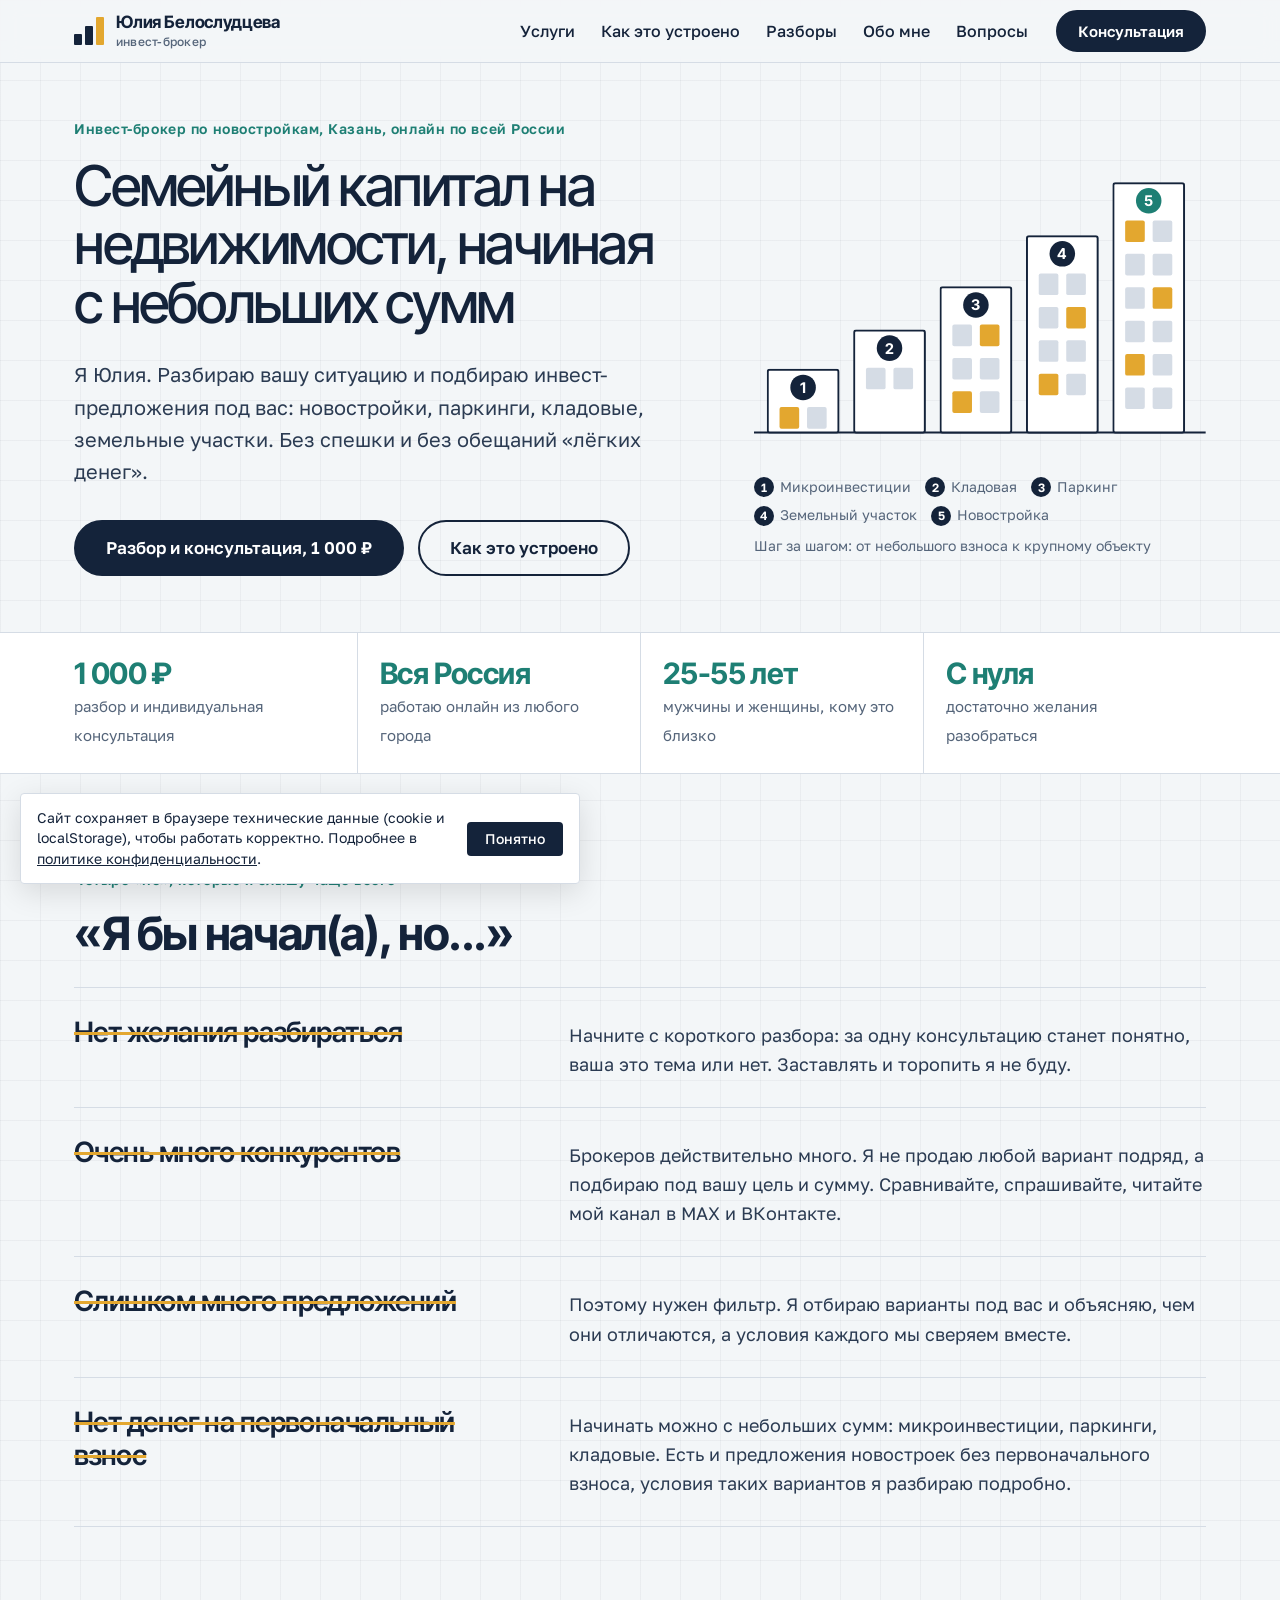
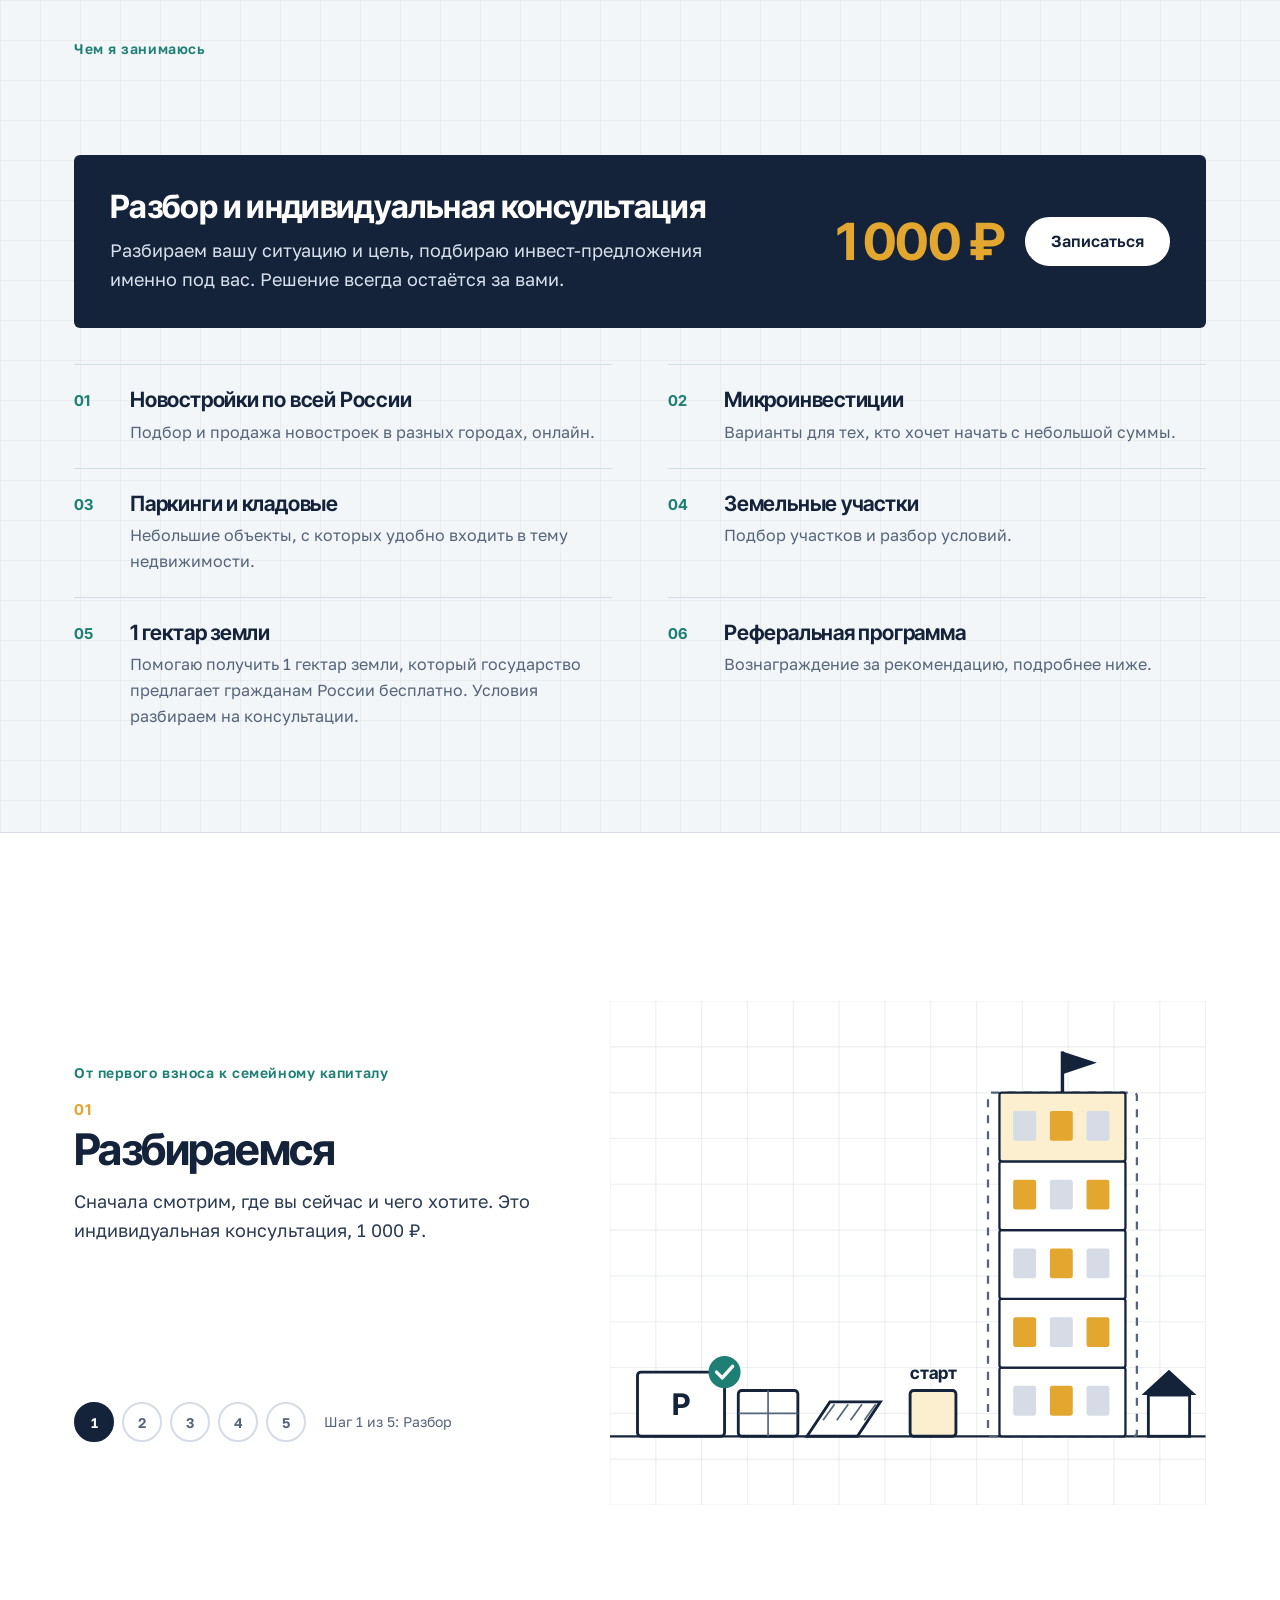
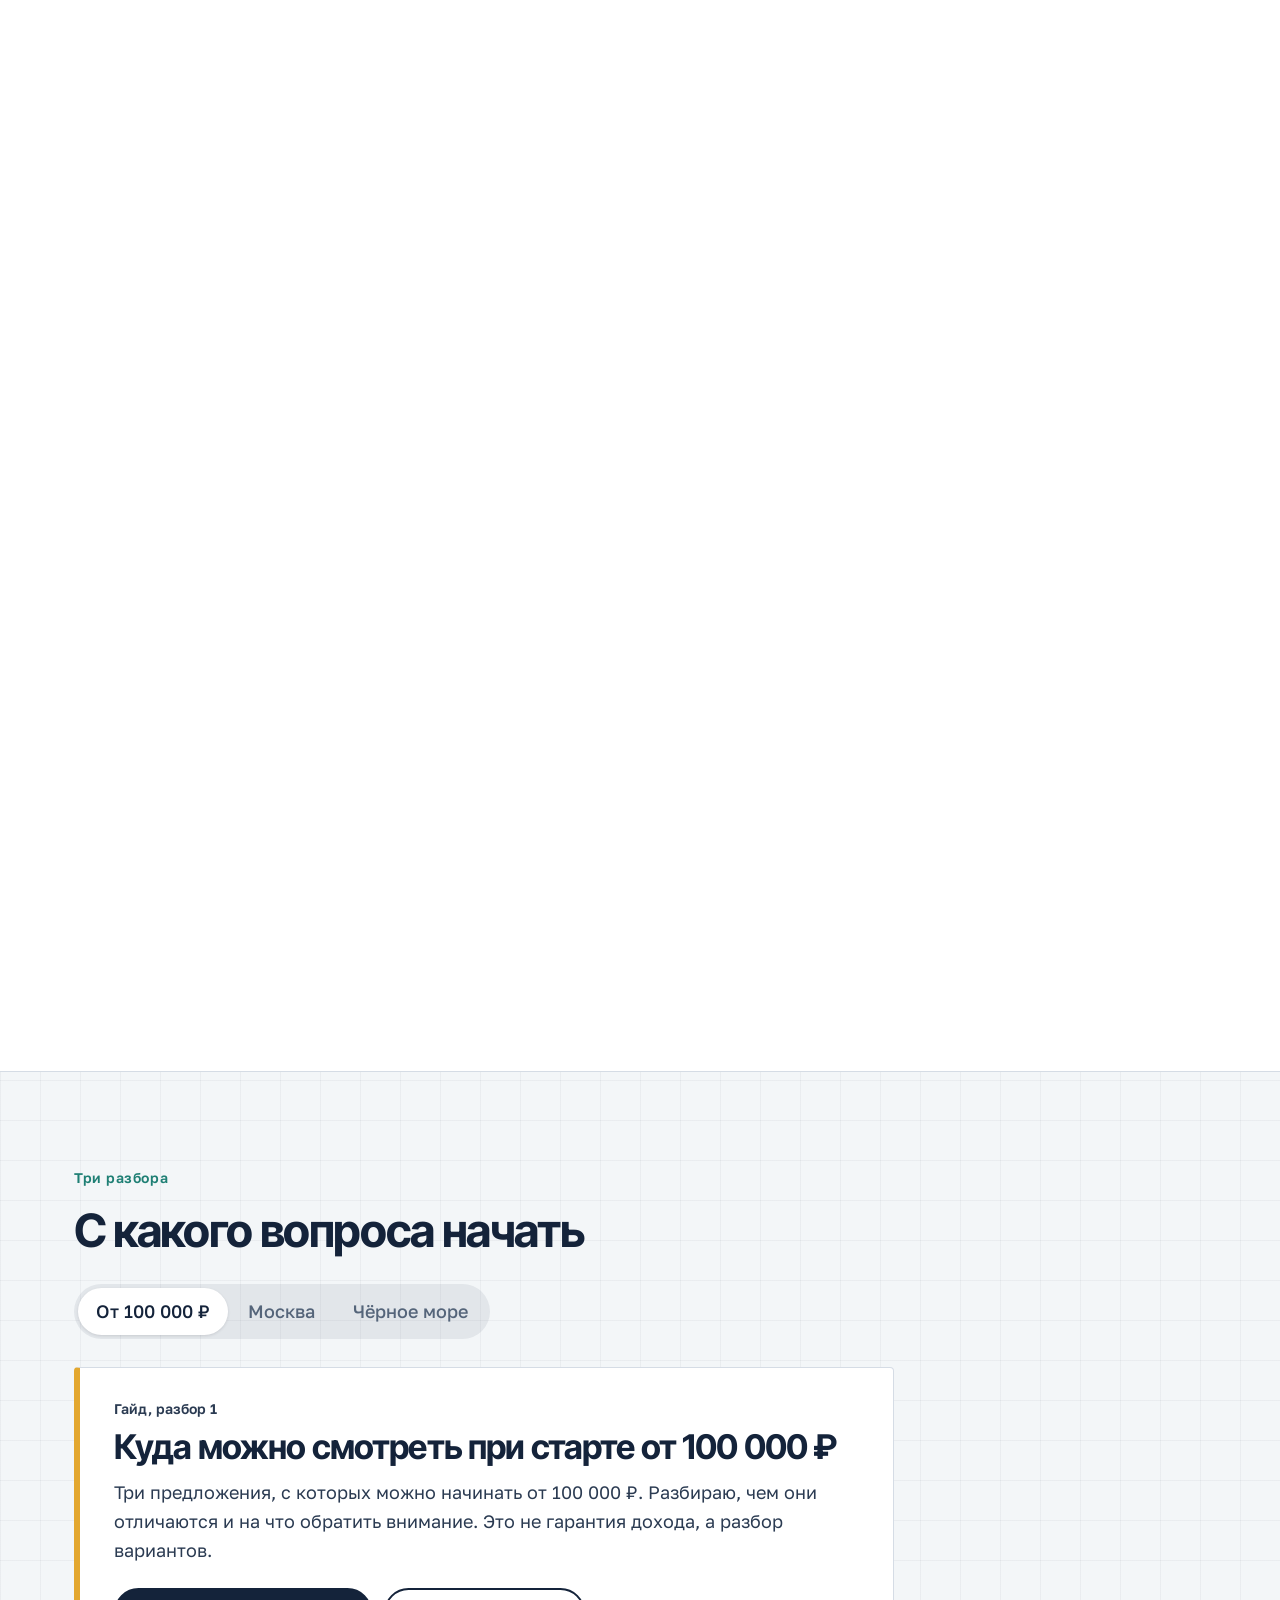
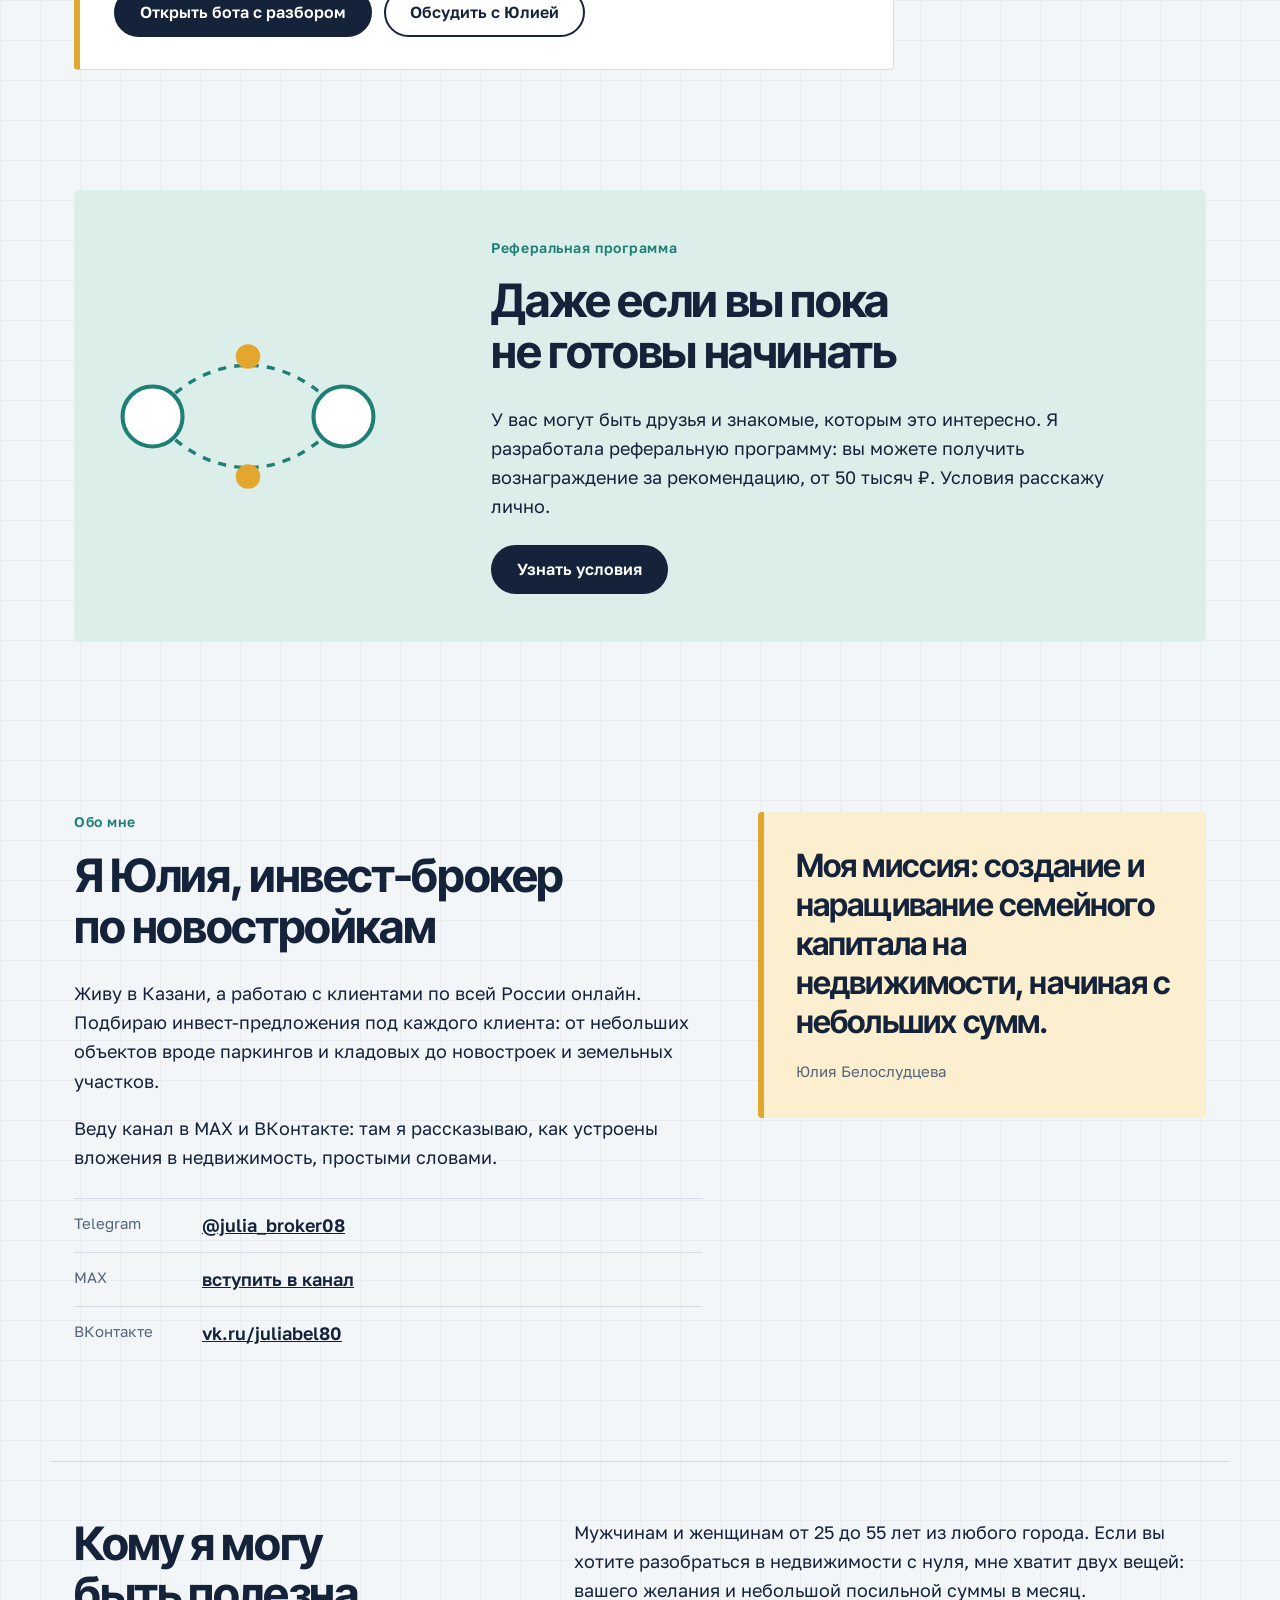
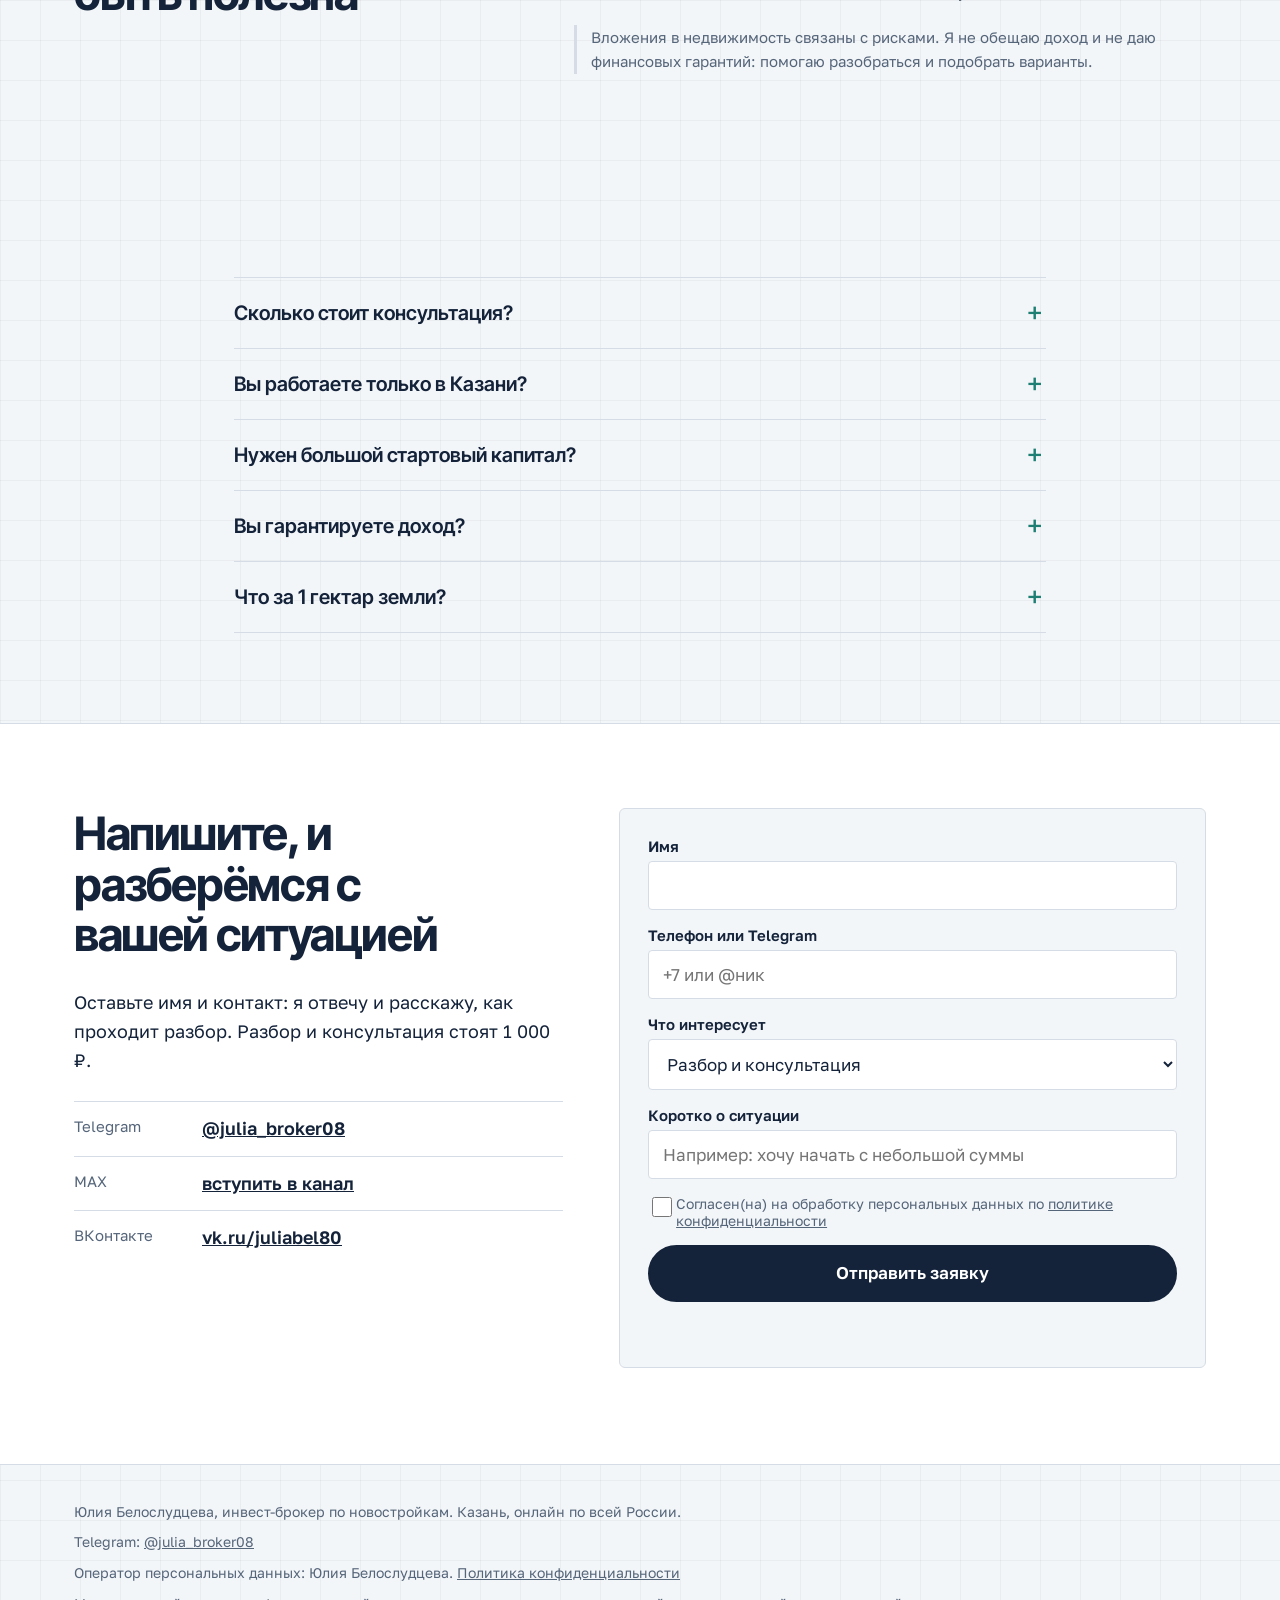
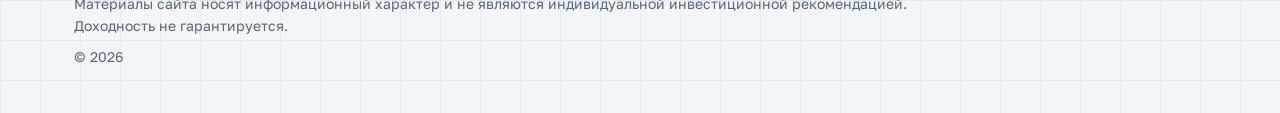
==== commit a7618f51: "fix mobile overflow" ====
--- a/index.html
+++ b/index.html
@@ -177,9 +177,9 @@
       <p data-reveal>Живу в Казани, а работаю с клиентами по всей России онлайн. Подбираю инвест-предложения под каждого клиента: от небольших объектов вроде паркингов и кладовых до новостроек и земельных участков.</p>
       <p data-reveal>Веду канал в MAX и ВКонтакте: там я рассказываю, как устроены вложения в недвижимость, простыми словами.</p>
       <ul class="about__links" data-reveal>
-        <li><span>Telegram</span><a href="https://t.me/julia_broker08" target="_blank" rel="noopener" data-roll>@julia_broker08</a></li>
-        <li><span>MAX</span><a href="https://max.ru/join/SnBVek-Z-Gt1Gl2W84bi3jWG7brOaNqFxBR9Q1FFvFw" target="_blank" rel="noopener" data-roll>вступить в канал</a></li>
-        <li><span>ВКонтакте</span><a href="https://vk.ru/juliabel80" target="_blank" rel="noopener" data-roll>vk.ru/juliabel80</a></li>
+        <li><span>Telegram</span><a href="https://t.me/julia_broker08" target="_blank" rel="noopener">@julia_broker08</a></li>
+        <li><span>MAX</span><a href="https://max.ru/join/SnBVek-Z-Gt1Gl2W84bi3jWG7brOaNqFxBR9Q1FFvFw" target="_blank" rel="noopener">вступить в канал</a></li>
+        <li><span>ВКонтакте</span><a href="https://vk.ru/juliabel80" target="_blank" rel="noopener">vk.ru/juliabel80</a></li>
       </ul>
     </div>
     <blockquote class="mission" data-reveal><p>Моя миссия: создание и наращивание семейного капитала на недвижимости, начиная с небольших сумм.</p><footer>Юлия Белослудцева</footer></blockquote>
@@ -213,9 +213,9 @@
       <h2 class="h2" data-reveal>Напишите, и разберёмся с вашей ситуацией</h2>
       <p data-reveal>Оставьте имя и контакт: я отвечу и расскажу, как проходит разбор. Разбор и консультация стоят 1 000 ₽.</p>
       <ul class="contact__list" data-reveal>
-        <li><span>Telegram</span><a href="https://t.me/julia_broker08" target="_blank" rel="noopener" data-roll>@julia_broker08</a></li>
-        <li><span>MAX</span><a href="https://max.ru/join/SnBVek-Z-Gt1Gl2W84bi3jWG7brOaNqFxBR9Q1FFvFw" target="_blank" rel="noopener" data-roll>вступить в канал</a></li>
-        <li><span>ВКонтакте</span><a href="https://vk.ru/juliabel80" target="_blank" rel="noopener" data-roll>vk.ru/juliabel80</a></li>
+        <li><span>Telegram</span><a href="https://t.me/julia_broker08" target="_blank" rel="noopener">@julia_broker08</a></li>
+        <li><span>MAX</span><a href="https://max.ru/join/SnBVek-Z-Gt1Gl2W84bi3jWG7brOaNqFxBR9Q1FFvFw" target="_blank" rel="noopener">вступить в канал</a></li>
+        <li><span>ВКонтакте</span><a href="https://vk.ru/juliabel80" target="_blank" rel="noopener">vk.ru/juliabel80</a></li>
       </ul>
     </div>
     <form class="form" id="leadForm" novalidate data-reveal data-reveal-delay="100">
--- a/styles.css
+++ b/styles.css
@@ -42,7 +42,7 @@
 
 /* hero */
 .hero{padding:56px 0 56px}
-.hero__grid{display:grid;grid-template-columns:7fr 5fr;gap:48px;align-items:center}
+.hero__grid{display:grid;grid-template-columns:minmax(0,7fr) minmax(0,5fr);gap:48px;align-items:center}
 .hero__h1{font:700 clamp(32px,4.4vw,62px)/1.04 var(--font-display);letter-spacing:-.04em;margin:0 0 26px;text-wrap:balance;overflow-wrap:anywhere}
 .hero__lead{font-size:clamp(17px,1.6vw,20px);max-width:35em;margin:0 0 32px;color:#2b3b52}
 .hero__cta{display:flex;flex-wrap:wrap;gap:14px}
@@ -76,7 +76,7 @@
 /* but */
 .but{padding:96px 0 40px}
 .but__list{list-style:none;margin:0;padding:0}
-.but__list li{display:grid;grid-template-columns:5fr 7fr;gap:40px;align-items:baseline;padding:28px 0;border-top:1px solid var(--line)}
+.but__list li{display:grid;grid-template-columns:minmax(0,5fr) minmax(0,7fr);gap:40px;align-items:baseline;padding:28px 0;border-top:1px solid var(--line)}
 .but__list li:last-child{border-bottom:1px solid var(--line)}
 .but__q{margin:0;font:600 clamp(20px,2.2vw,28px)/1.2 var(--font-display);letter-spacing:-.02em;text-decoration:line-through;text-decoration-color:var(--gold);text-decoration-thickness:3px;text-decoration-skip-ink:none}
 .but__a{margin:0;color:#2b3b52}
@@ -99,7 +99,7 @@
 /* scene */
 .scene{position:relative;height:560vh;background:var(--paper);border-block:1px solid var(--line)}
 .scene__stick{position:sticky;top:60px;height:calc(100vh - 60px);height:calc(100svh - 60px);display:flex;align-items:center}
-.scene__grid{display:grid;grid-template-columns:5fr 6fr;gap:40px;align-items:center}
+.scene__grid{display:grid;grid-template-columns:minmax(0,5fr) minmax(0,6fr);gap:40px;align-items:center}
 .steps{position:relative;min-height:290px}
 .step{position:absolute;inset:0 auto auto 0;width:100%;opacity:0;transform:translateY(16px);transition:opacity .45s,transform .5s cubic-bezier(.22,1,.36,1);pointer-events:none}
 .step.on{opacity:1;transform:none;pointer-events:auto}
@@ -147,7 +147,7 @@
 
 /* referral */
 .ref{padding:40px 0 90px}
-.ref__grid{display:grid;grid-template-columns:4fr 8fr;gap:48px;align-items:center;background:var(--teal-soft);border-radius:6px;padding-block:48px;max-width:calc(var(--wrap) - 48px)}
+.ref__grid{display:grid;grid-template-columns:minmax(0,4fr) minmax(0,8fr);gap:48px;align-items:center;background:var(--teal-soft);border-radius:6px;padding-block:48px;max-width:calc(var(--wrap) - 48px)}
 .ref__art{width:100%;max-width:300px;height:auto}
 .ref__art circle{fill:var(--paper);stroke:var(--teal);stroke-width:3}
 .ref__art .ref__c{fill:var(--gold);stroke:none}
@@ -157,7 +157,7 @@
 
 /* about */
 .about{padding:80px 0}
-.about__grid{display:grid;grid-template-columns:7fr 5fr;gap:56px;align-items:start}
+.about__grid{display:grid;grid-template-columns:minmax(0,7fr) minmax(0,5fr);gap:56px;align-items:start}
 .about__links,.contact__list{list-style:none;margin:26px 0 0;padding:0}
 .about__links li,.contact__list li{display:flex;gap:18px;padding:12px 0;border-top:1px solid var(--line)}
 .about__links span,.contact__list span{width:110px;flex:0 0 auto;color:var(--muted);font-size:15px}
@@ -167,7 +167,7 @@
 .mission footer{font-size:15px;color:var(--muted)}
 
 .who{padding:20px 0 80px}
-.who__grid{display:grid;grid-template-columns:5fr 7fr;gap:48px;align-items:start;border-top:1px solid var(--line);padding-top:56px}
+.who__grid{display:grid;grid-template-columns:minmax(0,5fr) minmax(0,7fr);gap:48px;align-items:start;border-top:1px solid var(--line);padding-top:56px}
 .who .note{font-size:15px;color:var(--muted);border-left:3px solid var(--line);padding-left:14px;margin-top:20px}
 
 /* faq */
@@ -183,7 +183,7 @@
 
 /* contact */
 .contact{padding:84px 0 96px;background:var(--paper);border-top:1px solid var(--line)}
-.contact__grid{display:grid;grid-template-columns:5fr 6fr;gap:56px;align-items:start}
+.contact__grid{display:grid;grid-template-columns:minmax(0,5fr) minmax(0,6fr);gap:56px;align-items:start}
 .form{display:grid;gap:16px;background:var(--bg);border:1px solid var(--line);border-radius:6px;padding:28px}
 .form label{display:grid;gap:6px;font:600 15px var(--font-text)}
 .form input[type=text],.form select{width:100%;padding:13px 14px;border:1.5px solid var(--line);border-radius:4px;background:#fff;font:400 17px var(--font-text);color:var(--ink)}
@@ -206,18 +206,18 @@
 @media (max-width:980px){
   .nav{display:none}
   .header__in{justify-content:space-between}
-  .hero__grid,.about__grid,.contact__grid,.who__grid,.ref__grid{grid-template-columns:1fr;gap:32px}
+  .hero__grid,.about__grid,.contact__grid,.who__grid,.ref__grid{grid-template-columns:minmax(0,1fr);gap:32px}
   .hero__art{justify-self:start;max-width:440px}
-  .but__list li{grid-template-columns:1fr;gap:10px}
-  .facts__row{grid-template-columns:1fr 1fr}
+  .but__list li{grid-template-columns:minmax(0,1fr);gap:10px}
+  .facts__row{grid-template-columns:minmax(0,1fr) minmax(0,1fr)}
   .facts p:nth-child(3){border-left:0;padding-left:0}
   .svc__list{grid-template-columns:1fr}
   .scene{height:520vh}
-  .scene__grid{grid-template-columns:1fr;gap:10px}
+  .scene__grid{grid-template-columns:minmax(0,1fr);gap:10px}
   .scene__art{order:-1}
   .scene__art svg{max-height:38svh}
   .steps{min-height:230px}
-  .ref__grid{margin-inline:24px;padding-inline:24px}
+  .ref__grid{width:calc(100% - 48px);padding-inline:24px}
   .ref__art{max-width:200px}
 }
 @media (max-width:560px){
@@ -235,7 +235,7 @@
   .steps{min-height:250px}
   .pick{padding:24px 20px}
   .form{padding:20px 16px}
-  .ref__grid{margin-inline:16px;padding-inline:20px}
+  .ref__grid{width:calc(100% - 32px);padding-inline:20px}
   .about__links span,.contact__list span{width:92px}
   .but{padding-top:64px}
 }
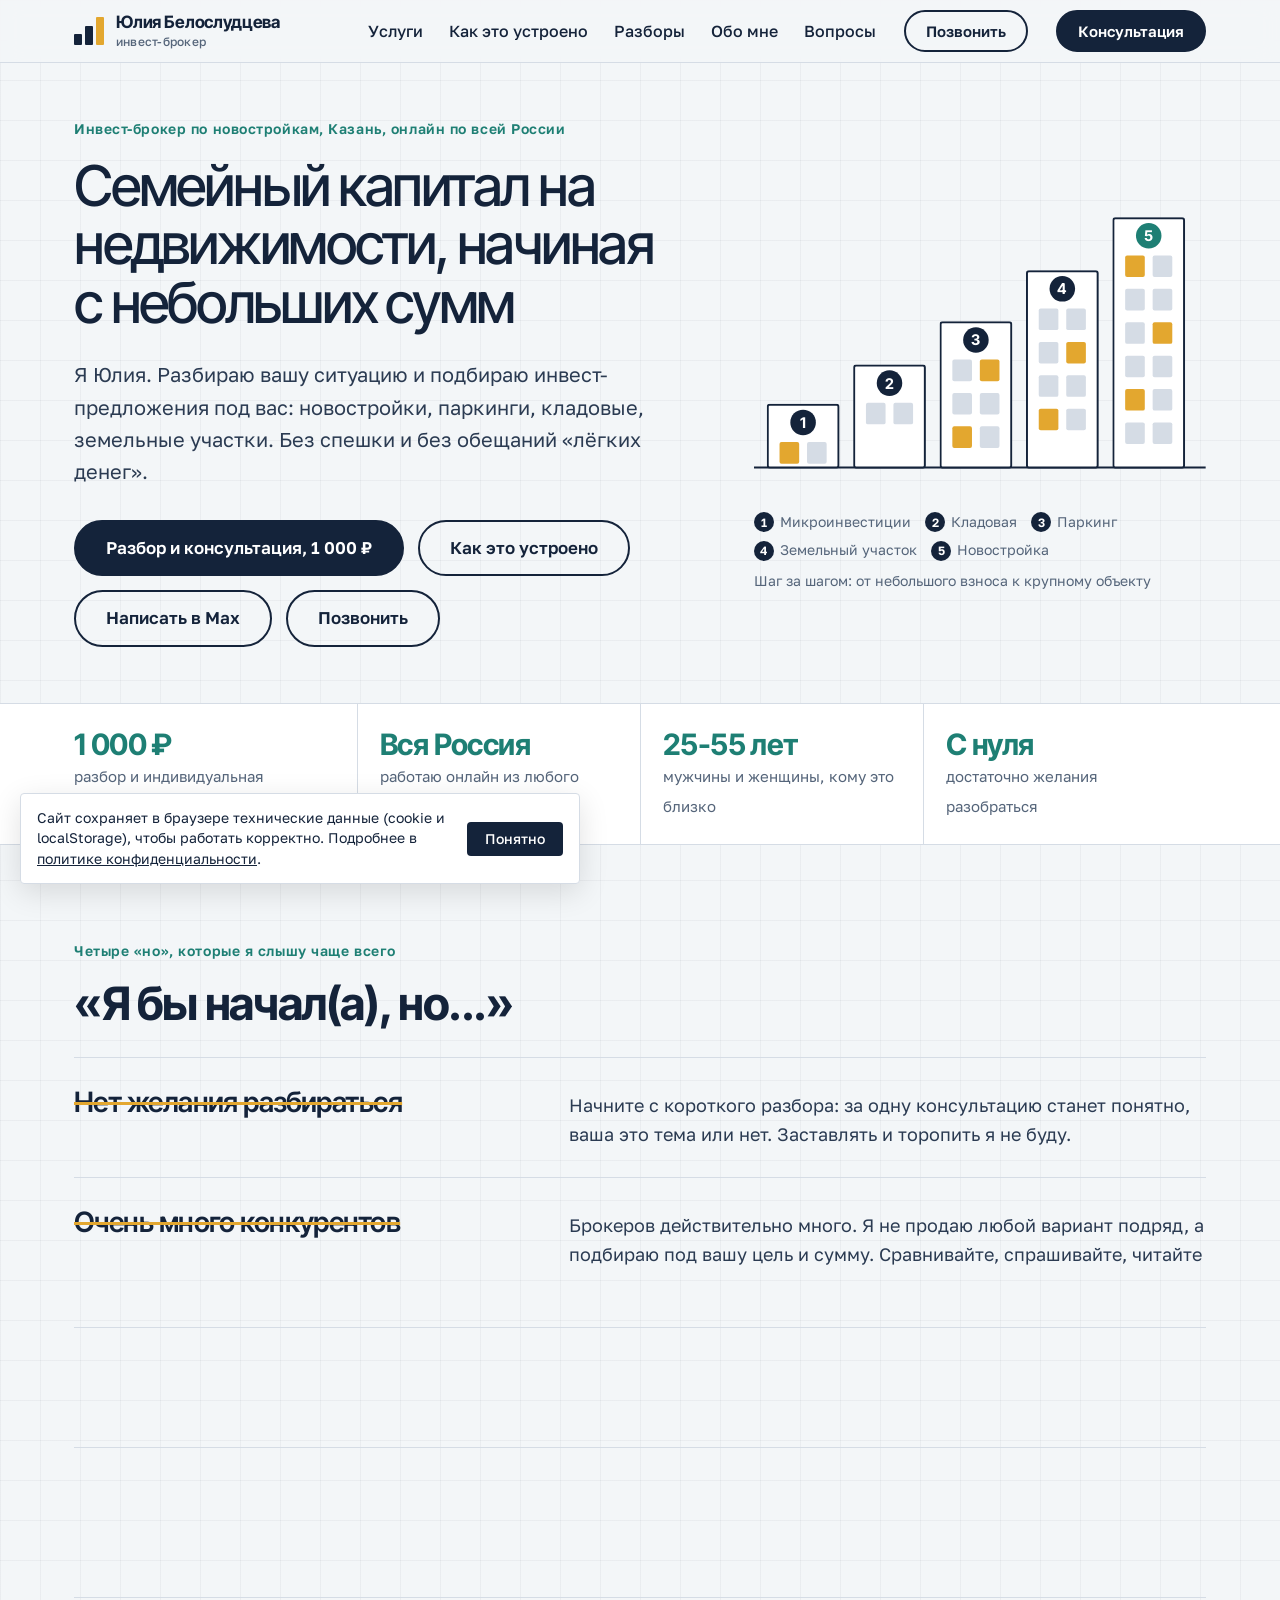
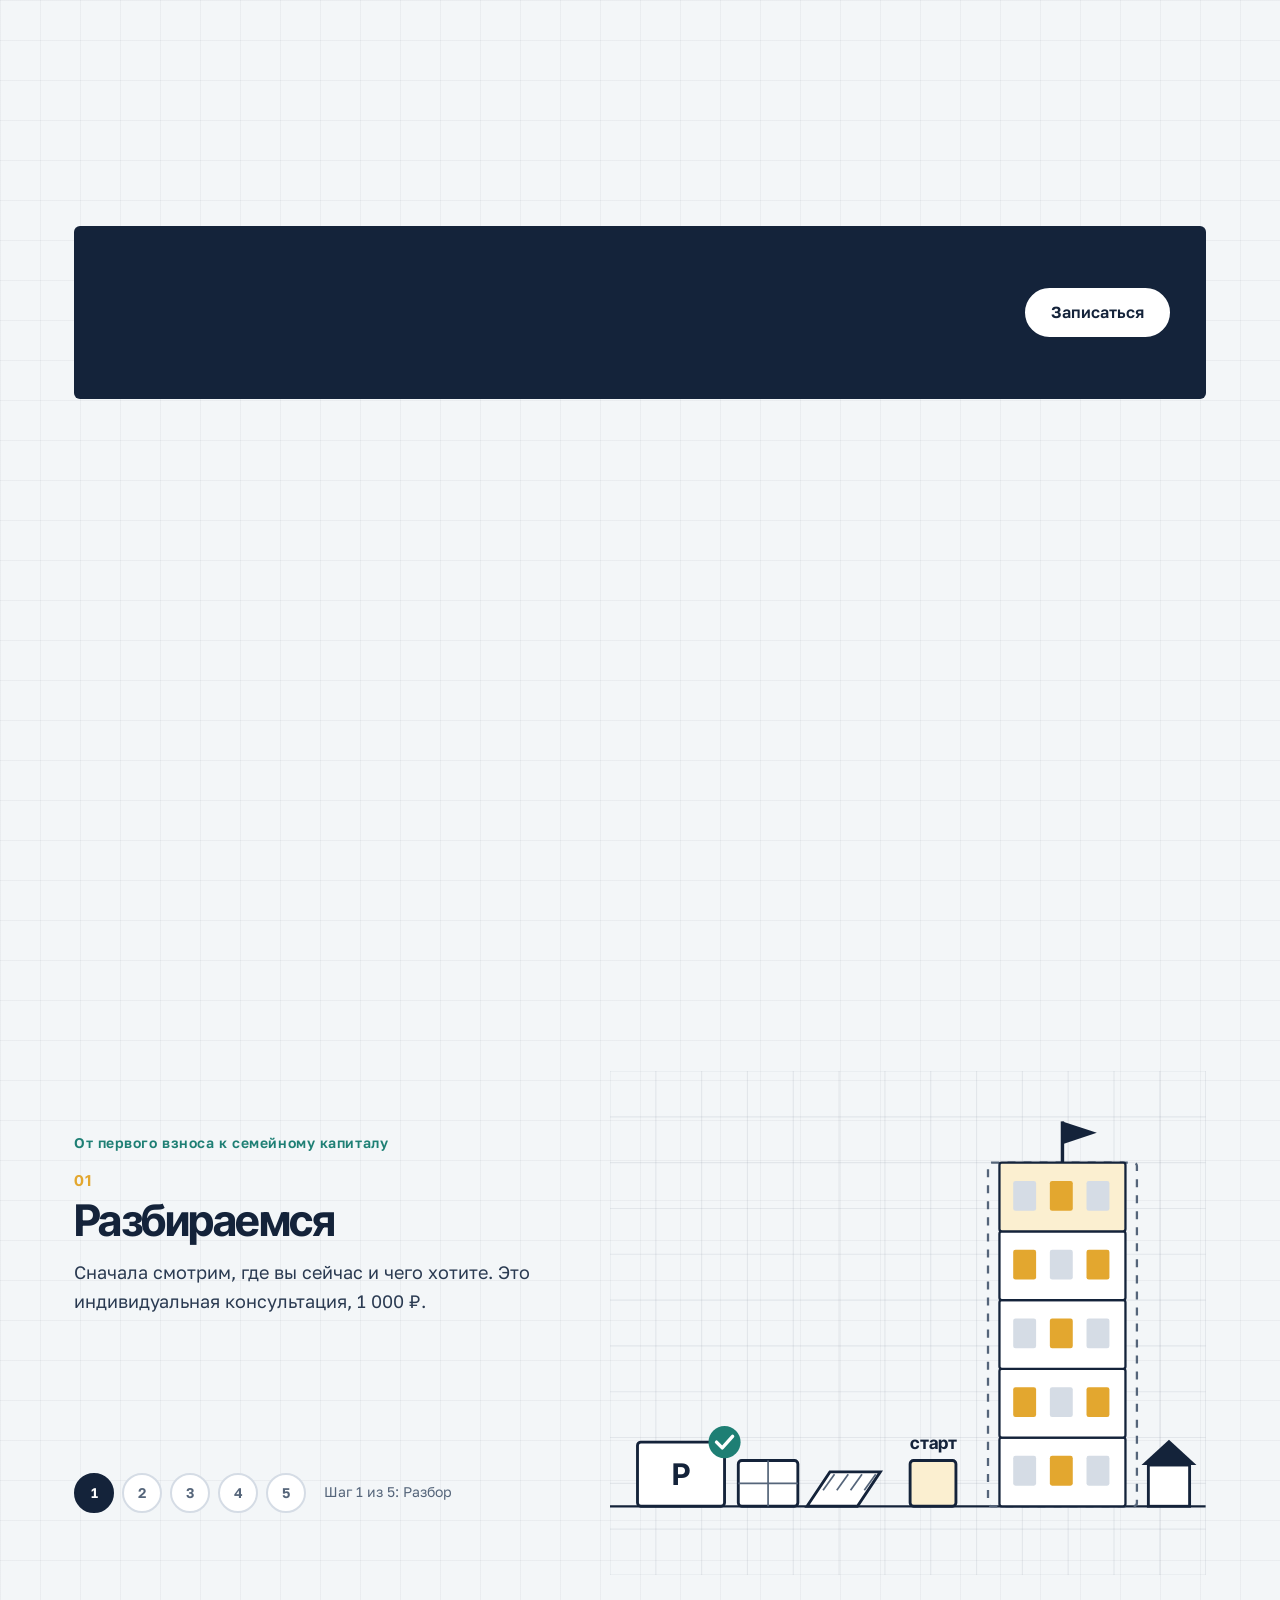
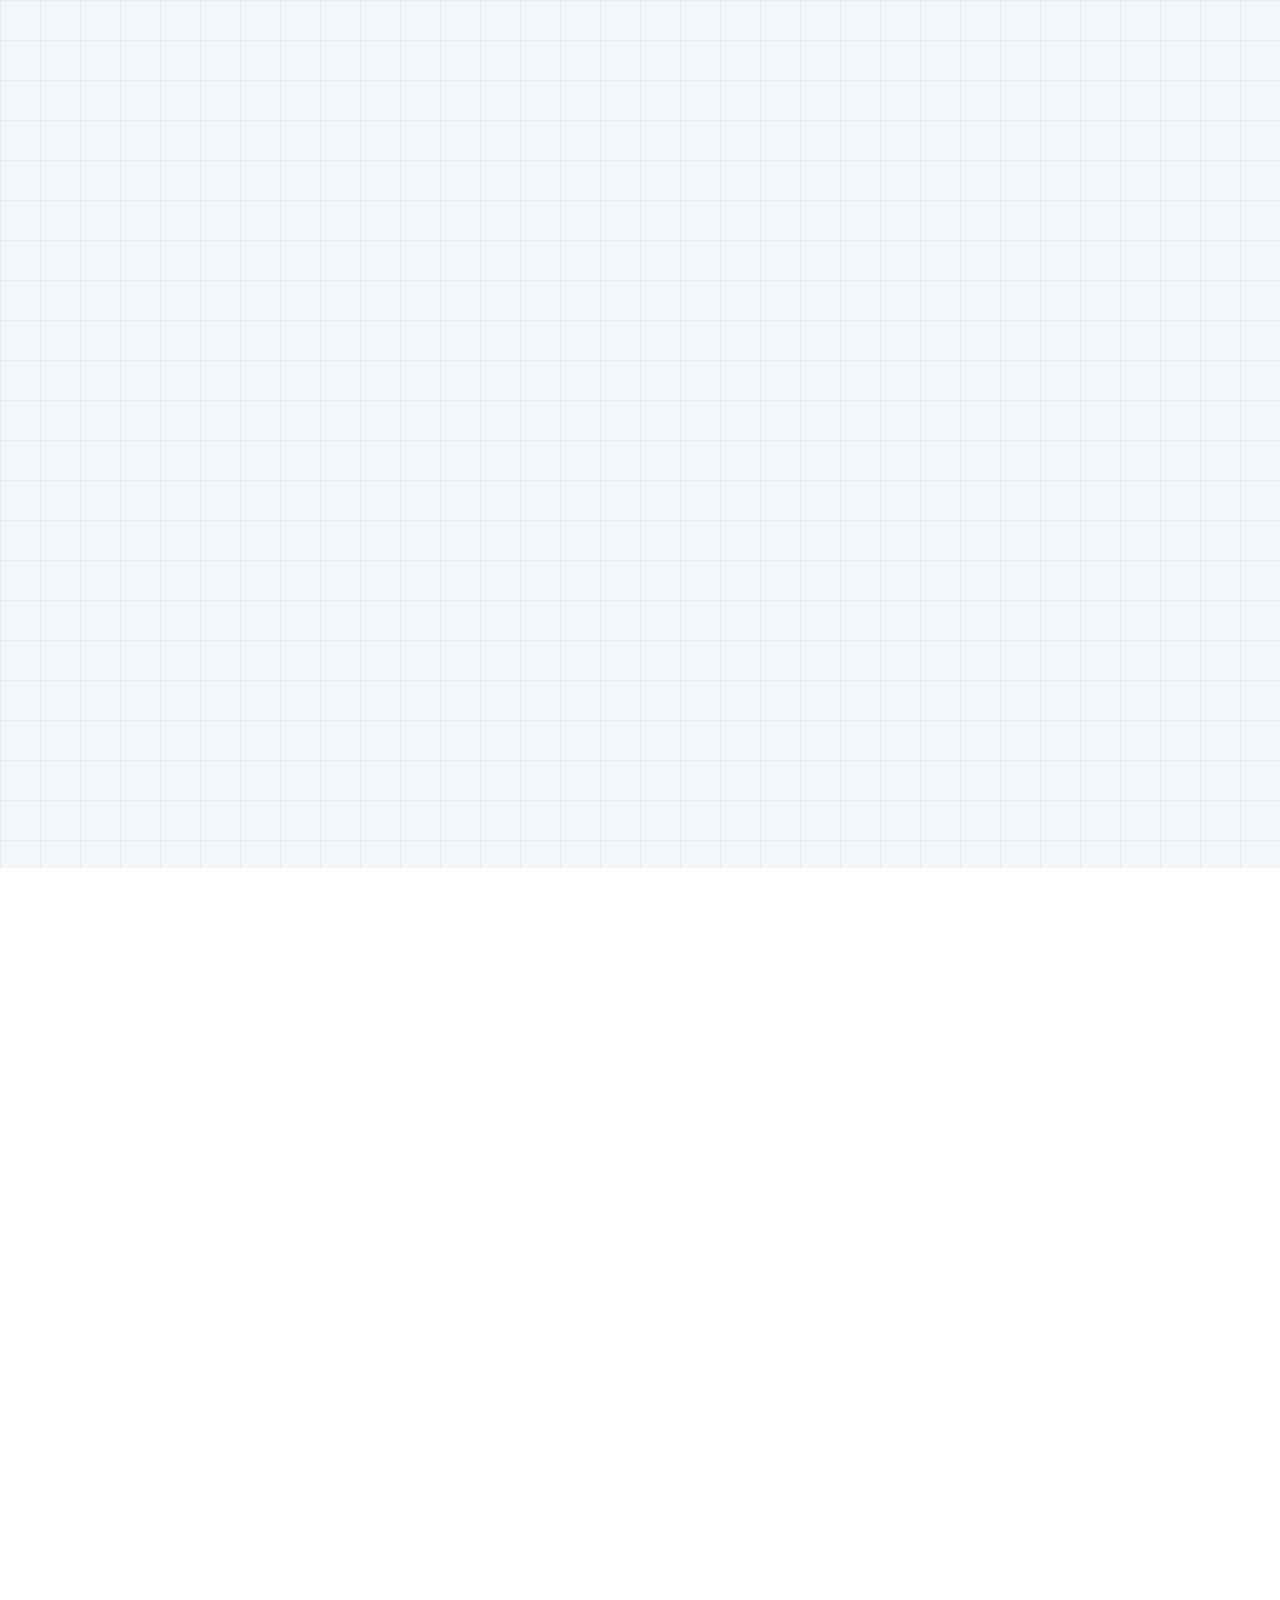
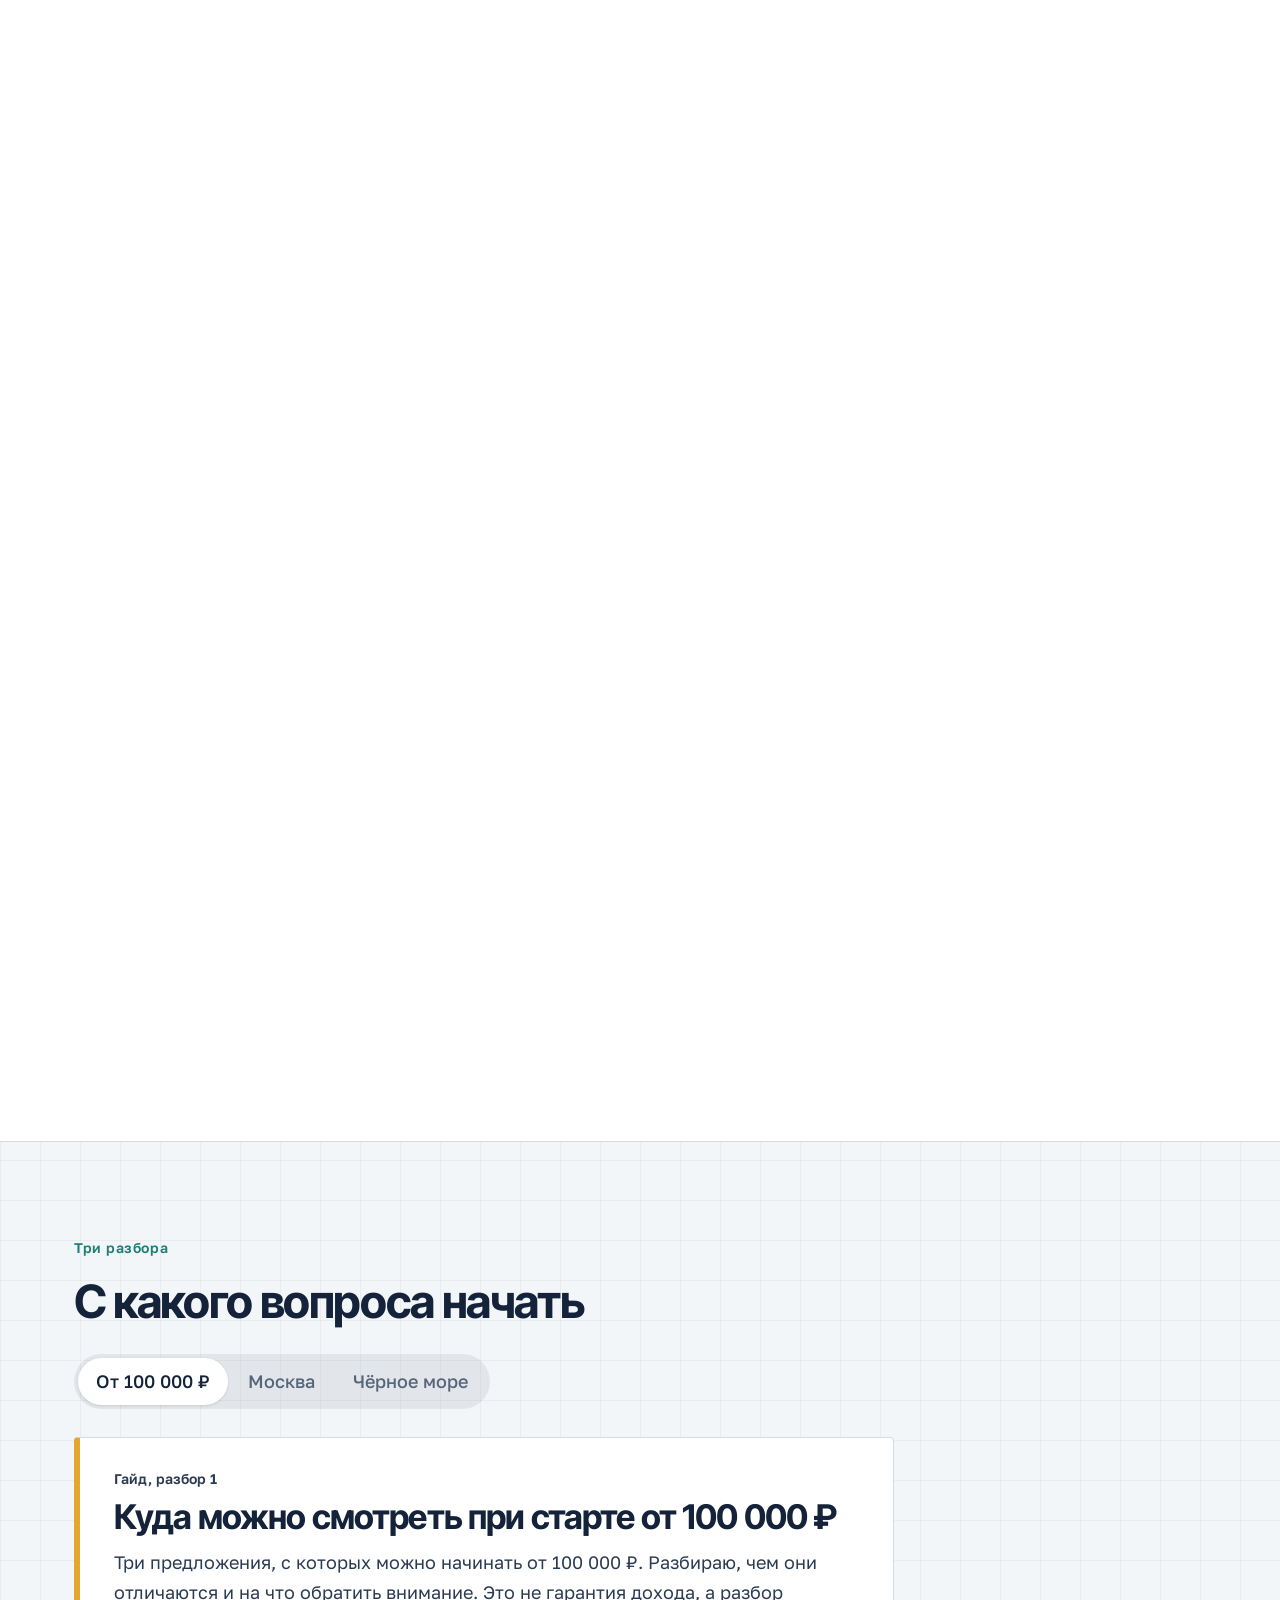
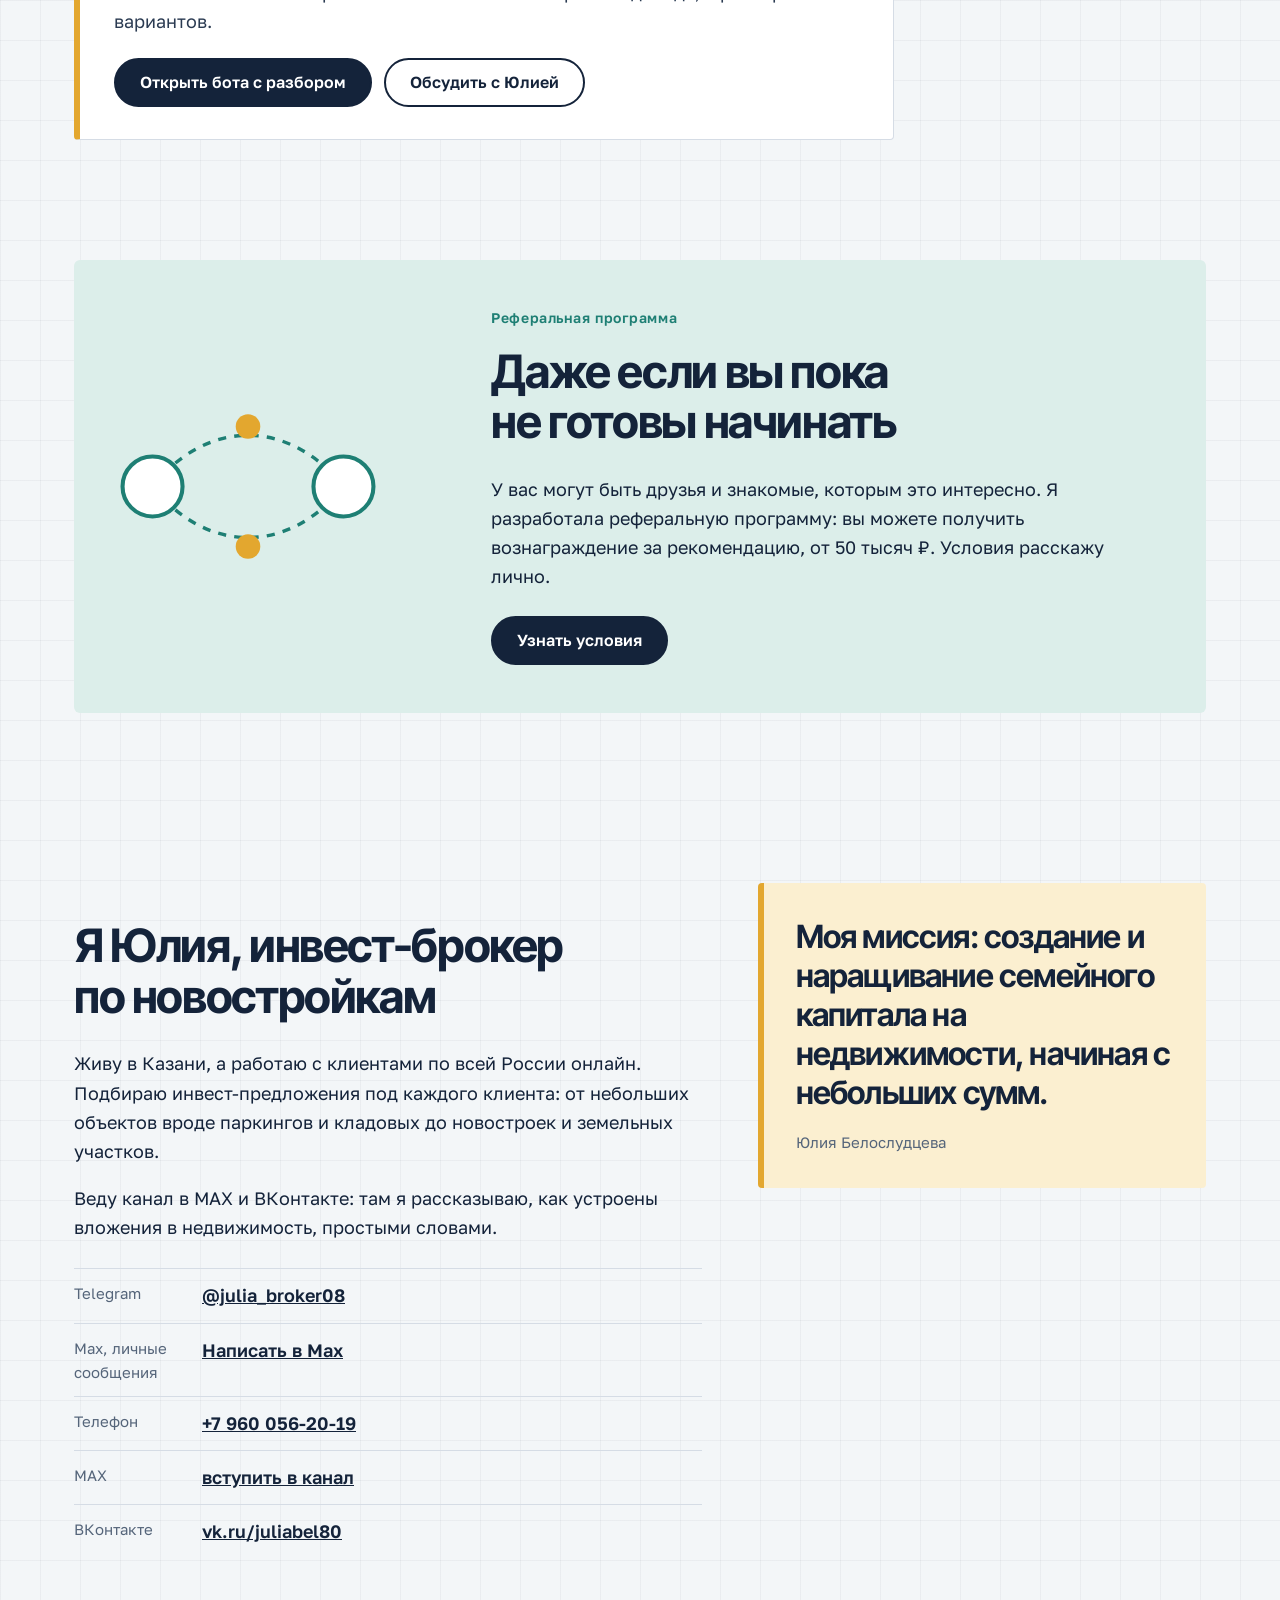
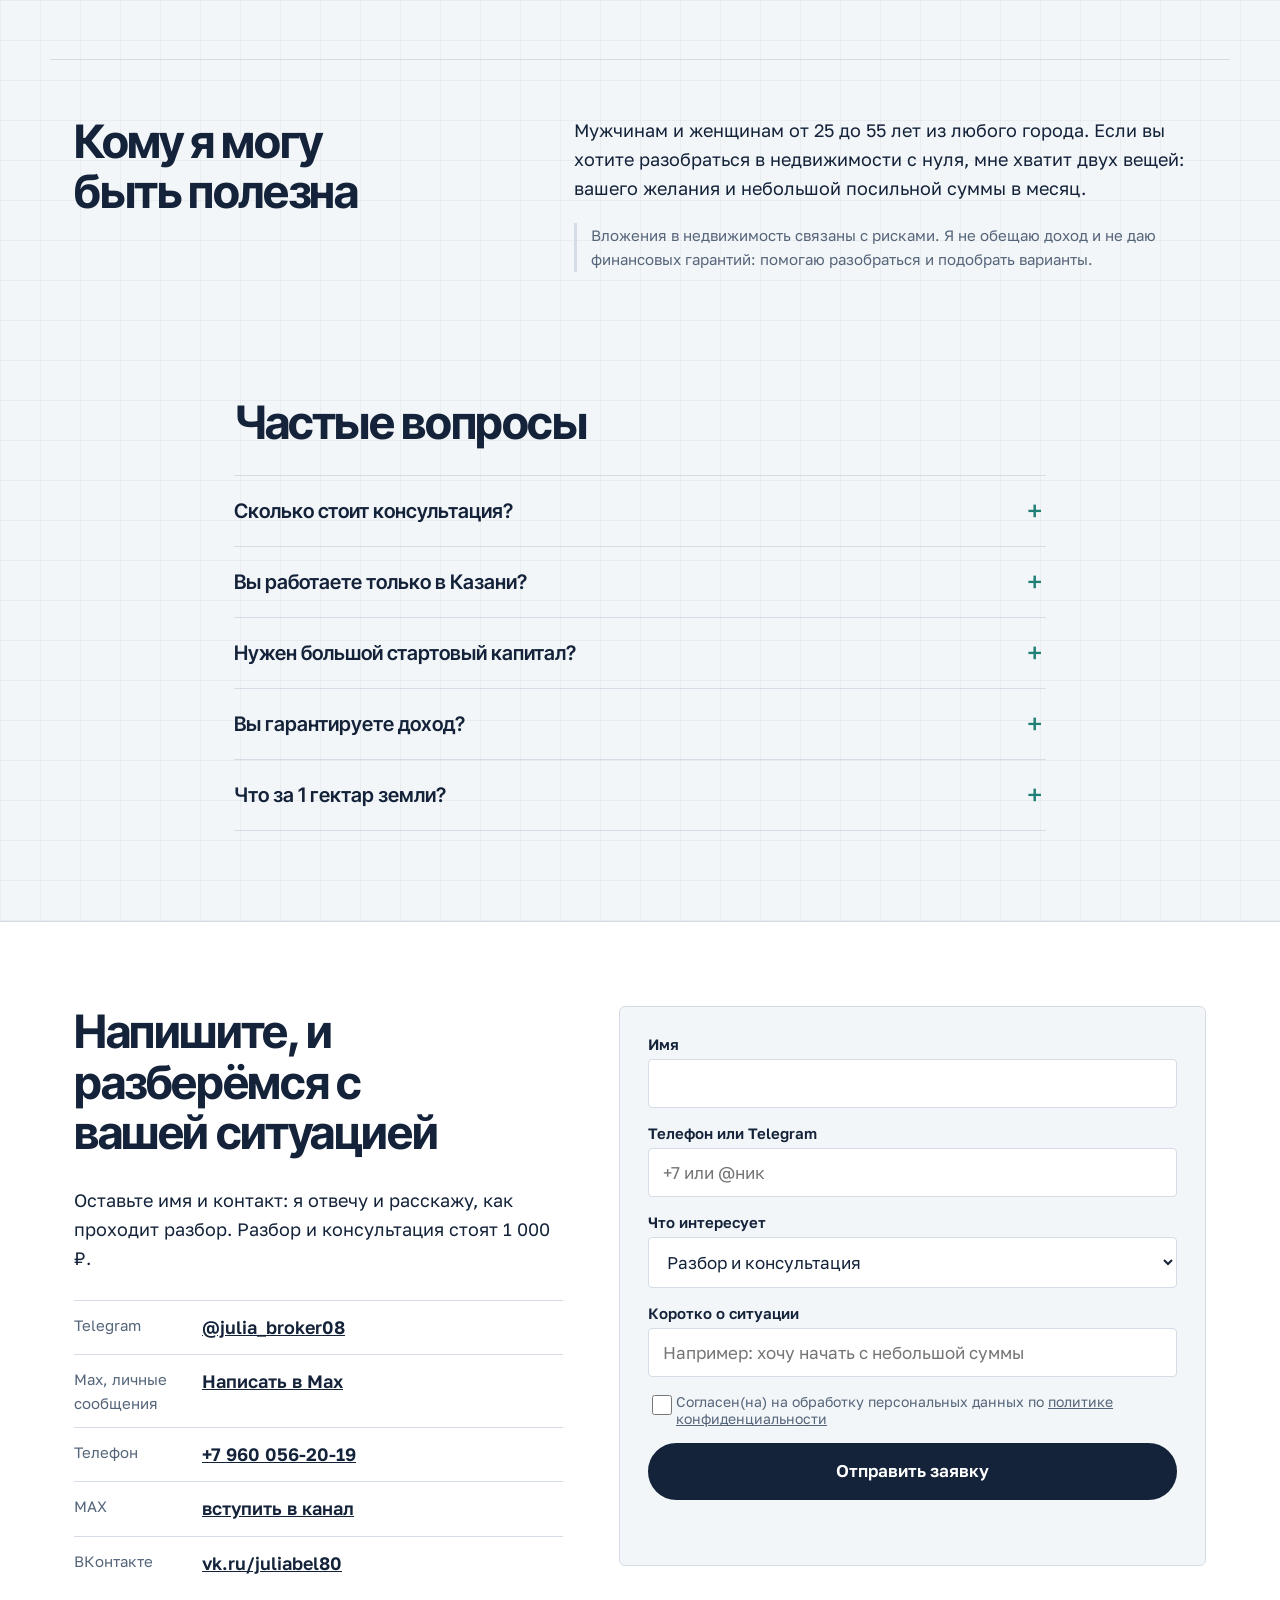
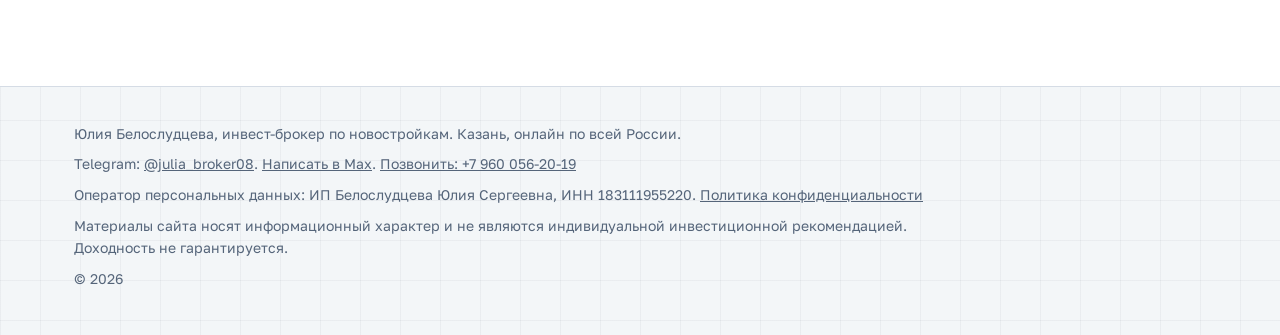
==== commit 0f623fcd: "Контакты: Max, телефон, реквизиты ИП в политике и подвале Co-Authored-By: Claude Sonnet 5.5 <noreply" ====
--- a/index.html
+++ b/index.html
@@ -27,7 +27,7 @@
 {"@context":"https://schema.org","@type":"WebSite","name":"Юлия Белослудцева, инвест-брокер","url":"https://murzzsite.github.io/julia-broker-invest/","inLanguage":"ru-RU"}
 </script>
 <script type="application/ld+json">
-{"@context":"https://schema.org","@type":"ProfessionalService","name":"Юлия Белослудцева, инвест-брокер по новостройкам","url":"https://murzzsite.github.io/julia-broker-invest/","description":"Продажа новостроек по всей России, поиск инвест-предложений под клиента, микроинвестиции, паркинги, кладовые помещения, земельные участки. Разбор и индивидуальная консультация.","address":{"@type":"PostalAddress","addressLocality":"Казань","addressCountry":"RU"},"areaServed":{"@type":"Country","name":"Россия"},"founder":{"@type":"Person","name":"Юлия Белослудцева"},"makesOffer":{"@type":"Offer","name":"Разбор и индивидуальная консультация","price":"1000","priceCurrency":"RUB"},"sameAs":["https://t.me/julia_broker08","https://vk.ru/juliabel80","https://max.ru/join/SnBVek-Z-Gt1Gl2W84bi3jWG7brOaNqFxBR9Q1FFvFw"]}
+{"@context":"https://schema.org","@type":"ProfessionalService","name":"Юлия Белослудцева, инвест-брокер по новостройкам","url":"https://murzzsite.github.io/julia-broker-invest/","description":"Продажа новостроек по всей России, поиск инвест-предложений под клиента, микроинвестиции, паркинги, кладовые помещения, земельные участки. Разбор и индивидуальная консультация.","address":{"@type":"PostalAddress","addressLocality":"Казань","addressCountry":"RU"},"areaServed":{"@type":"Country","name":"Россия"},"founder":{"@type":"Person","name":"Юлия Белослудцева"},"makesOffer":{"@type":"Offer","name":"Разбор и индивидуальная консультация","price":"1000","priceCurrency":"RUB"},"telephone":"+79600562019","sameAs":["https://t.me/julia_broker08","https://vk.ru/juliabel80","https://max.ru/join/SnBVek-Z-Gt1Gl2W84bi3jWG7brOaNqFxBR9Q1FFvFw"]}
 </script>
 <script type="application/ld+json">
 {"@context":"https://schema.org","@type":"FAQPage","mainEntity":[
@@ -50,7 +50,8 @@
       <a href="#about" data-roll>Обо мне</a>
       <a href="#faq" data-roll>Вопросы</a>
     </nav>
-    <a class="btn btn--head" href="#form" data-magnetic>Консультация</a>
+    <a class="btn btn--head btn--ghost btn--call" href="tel:+79600562019">Позвонить</a>
+    <a class="btn btn--head btn--consult" href="#form" data-magnetic>Консультация</a>
   </div>
 </header>
 
@@ -64,6 +65,8 @@
       <div class="hero__cta">
         <a class="btn btn--big" href="#form" data-magnetic>Разбор и консультация, 1 000 ₽</a>
         <a class="btn btn--ghost btn--big" href="#scene" data-magnetic>Как это устроено</a>
+        <a class="btn btn--ghost btn--big" href="https://max.ru/u/f9LHodD0cOIY1v8E8bU9qnGi7eqMhHEWjQs95yUBlRw1Ous1c_RonxA1p4E" target="_blank" rel="noopener">Написать в Max</a>
+        <a class="btn btn--ghost btn--big" href="tel:+79600562019">Позвонить</a>
       </div>
     </div>
     <figure class="hero__art" id="heroArt">
@@ -178,6 +181,8 @@
       <p data-reveal>Веду канал в MAX и ВКонтакте: там я рассказываю, как устроены вложения в недвижимость, простыми словами.</p>
       <ul class="about__links" data-reveal>
         <li><span>Telegram</span><a href="https://t.me/julia_broker08" target="_blank" rel="noopener">@julia_broker08</a></li>
+        <li><span>Max, личные сообщения</span><a href="https://max.ru/u/f9LHodD0cOIY1v8E8bU9qnGi7eqMhHEWjQs95yUBlRw1Ous1c_RonxA1p4E" target="_blank" rel="noopener">Написать в Max</a></li>
+        <li><span>Телефон</span><a href="tel:+79600562019">+7 960 056-20-19</a></li>
         <li><span>MAX</span><a href="https://max.ru/join/SnBVek-Z-Gt1Gl2W84bi3jWG7brOaNqFxBR9Q1FFvFw" target="_blank" rel="noopener">вступить в канал</a></li>
         <li><span>ВКонтакте</span><a href="https://vk.ru/juliabel80" target="_blank" rel="noopener">vk.ru/juliabel80</a></li>
       </ul>
@@ -214,6 +219,8 @@
       <p data-reveal>Оставьте имя и контакт: я отвечу и расскажу, как проходит разбор. Разбор и консультация стоят 1 000 ₽.</p>
       <ul class="contact__list" data-reveal>
         <li><span>Telegram</span><a href="https://t.me/julia_broker08" target="_blank" rel="noopener">@julia_broker08</a></li>
+        <li><span>Max, личные сообщения</span><a href="https://max.ru/u/f9LHodD0cOIY1v8E8bU9qnGi7eqMhHEWjQs95yUBlRw1Ous1c_RonxA1p4E" target="_blank" rel="noopener">Написать в Max</a></li>
+        <li><span>Телефон</span><a href="tel:+79600562019">+7 960 056-20-19</a></li>
         <li><span>MAX</span><a href="https://max.ru/join/SnBVek-Z-Gt1Gl2W84bi3jWG7brOaNqFxBR9Q1FFvFw" target="_blank" rel="noopener">вступить в канал</a></li>
         <li><span>ВКонтакте</span><a href="https://vk.ru/juliabel80" target="_blank" rel="noopener">vk.ru/juliabel80</a></li>
       </ul>
@@ -246,8 +253,8 @@
 <footer class="footer">
   <div class="wrap footer__in">
     <p>Юлия Белослудцева, инвест-брокер по новостройкам. Казань, онлайн по всей России.</p>
-    <p>Telegram: <a href="https://t.me/julia_broker08" target="_blank" rel="noopener">@julia_broker08</a></p>
-    <p>Оператор персональных данных: Юлия Белослудцева. <a href="privacy.html">Политика конфиденциальности</a></p>
+    <p>Telegram: <a href="https://t.me/julia_broker08" target="_blank" rel="noopener">@julia_broker08</a>. <a href="https://max.ru/u/f9LHodD0cOIY1v8E8bU9qnGi7eqMhHEWjQs95yUBlRw1Ous1c_RonxA1p4E" target="_blank" rel="noopener">Написать в Max</a>. <a href="tel:+79600562019">Позвонить: +7 960 056-20-19</a></p>
+    <p>Оператор персональных данных: ИП Белослудцева Юлия Сергеевна, ИНН 183111955220. <a href="privacy.html">Политика конфиденциальности</a></p>
     <p class="footer__note">Материалы сайта носят информационный характер и не являются индивидуальной инвестиционной рекомендацией. Доходность не гарантируется.</p>
     <p>© <span id="year">2026</span></p>
   </div>
--- a/styles.css
+++ b/styles.css
@@ -33,6 +33,7 @@
 .btn{display:inline-flex;align-items:center;justify-content:center;padding:13px 24px;border-radius:999px;border:2px solid var(--ink);background:var(--ink);color:#fff;font:600 16px/1.2 var(--font-text);text-decoration:none;cursor:pointer;transition:background .25s,color .25s,border-color .25s;text-align:center}
 .btn:hover{background:var(--teal);border-color:var(--teal)}
 .btn--head{padding:10px 20px;font-size:15px;white-space:nowrap}
+.btn--call{margin-left:0}
 .btn--big{padding:16px 30px;font-size:17px}
 .btn--ghost{background:transparent;color:var(--ink)}
 .btn--ghost:hover{background:var(--ink);border-color:var(--ink);color:#fff}
@@ -227,6 +228,7 @@
   .brand__name{font-size:15px}
   .brand__mark{height:24px}
   .btn--head{padding:9px 14px;font-size:14px}
+  .btn--consult{display:none}
   .hero{padding:32px 0 40px}
   .hero__cta .btn{width:100%}
   .svc__main{padding:26px 20px}
